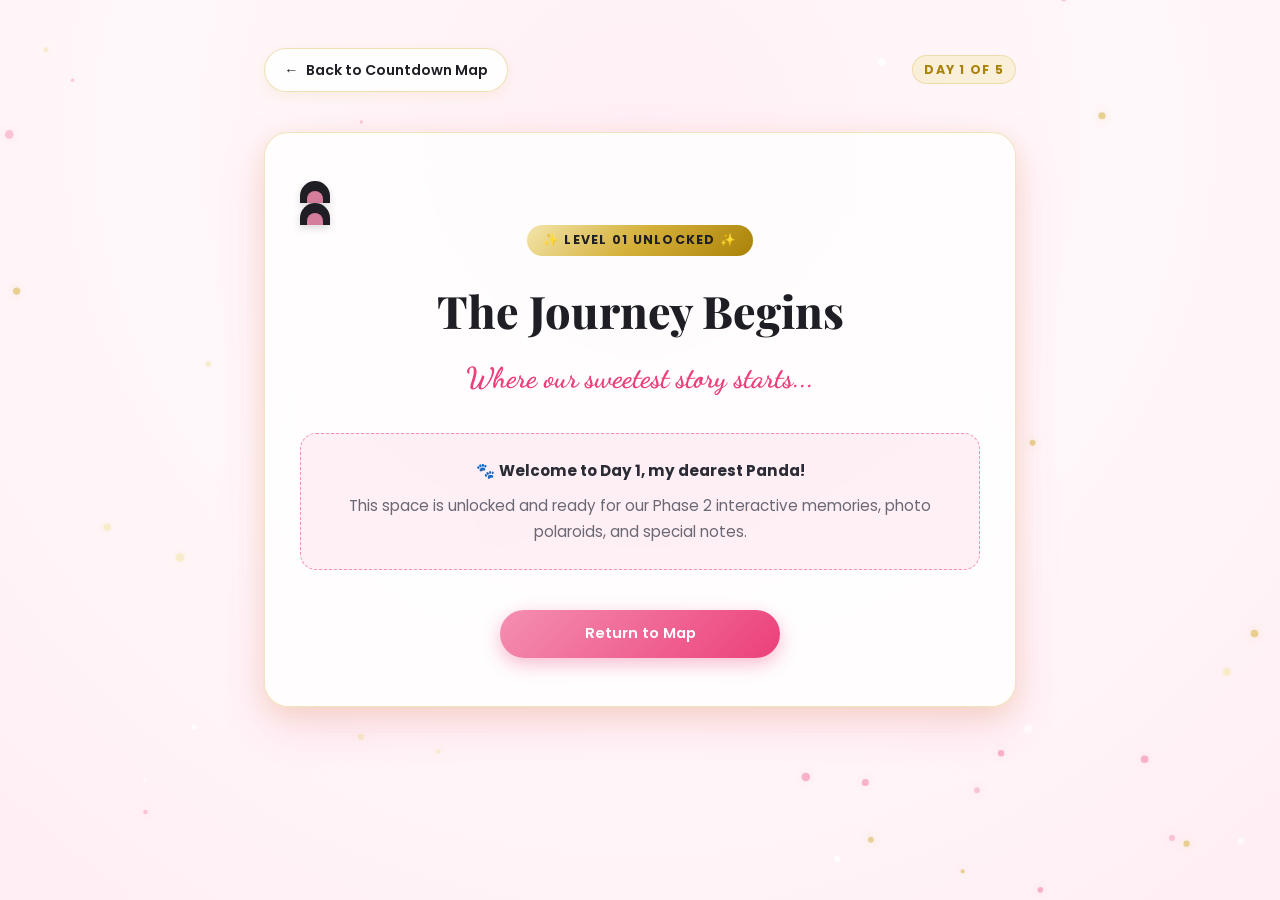
==== levels/level1.html @ bec0db94 "Phase 1: Panda's 5-day birthday hub" ====
<!DOCTYPE html>
<html lang="en">
<head>
  <meta charset="UTF-8">
  <meta name="viewport" content="width=device-width, initial-scale=1.0">
  <title>Level 01: The Journey Begins | Panda's Birthday Odyssey</title>
  <link rel="icon" href="data:image/svg+xml,<svg xmlns=%22http://www.w3.org/2000/svg%22 viewBox=%220 0 100 100%22><text y=%22.9em%22 font-size=%2290%22>🐼</text></svg>">

  <!-- Luxe Google Fonts -->
  <link rel="preconnect" href="https://fonts.googleapis.com">
  <link rel="preconnect" href="https://fonts.gstatic.com" crossorigin>
  <link href="https://fonts.googleapis.com/css2?family=Dancing+Script:wght@600;700&family=Playfair+Display:ital,wght@0,500;0,600;0,700;0,800;1,400&family=Poppins:wght@300;400;500;600;700&display=swap" rel="stylesheet">

  <link rel="stylesheet" href="../css/style.css">

  <!-- Direct URL Guard (Executes immediately) -->
  <script src="../js/lockManager.js"></script>
  <script>
    // Enforce URL Guard for Level 1
    PandaLock.guardLevel(1);
  </script>
</head>
<body>
  <canvas id="particleCanvas"></canvas>

  <div class="level-page-container">
    <nav class="level-top-nav">
      <a href="../index.html" class="back-to-map-btn">
        <span>←</span>
        <span>Back to Countdown Map</span>
      </a>
      <span class="card-day-badge">Day 1 of 5</span>
    </nav>

    <main class="level-content-card">
      <div class="card-panda-ears">
        <div class="card-ear card-ear-left"></div>
        <div class="card-ear card-ear-right"></div>
      </div>

      <div class="level-badge-pill">✨ Level 01 Unlocked ✨</div>
      <h1 class="level-heading">The Journey Begins</h1>
      <p class="level-script-sub">Where our sweetest story starts...</p>

      <div class="level-preview-notice">
        <p>🐾 <strong>Welcome to Day 1, my dearest Panda!</strong></p>
        <p style="margin-top: 0.6rem; color: #6B6875;">
          This space is unlocked and ready for our Phase 2 interactive memories, photo polaroids, and special notes.
        </p>
      </div>

      <div style="margin-top: 2.5rem;">
        <a href="../index.html" class="card-action-btn btn-unlocked" style="max-width: 280px; margin: 0 auto;">
          <span>Return to Map</span>
        </a>
      </div>
    </main>
  </div>
</body>
</html>
---- css/style.css ----
/* ========================================================
   LUXE PANDA - 5-DAY BIRTHDAY COUNTDOWN STYLESHEET
   Theme: Soft pearl, blush white, rose pink, champagne gold,
          and panda charcoal black.
   ======================================================== */

@import url('https://fonts.googleapis.com/css2?family=Dancing+Script:wght@600;700&family=Playfair+Display:ital,wght@0,500;0,600;0,700;0,800;1,400&family=Poppins:wght@300;400;500;600;700&display=swap');

:root {
  --bg-pearl: #FFF8FA;
  --bg-blush: #FFEEF4;
  --bg-gradient: radial-gradient(circle at 50% 15%, #FFF0F6 0%, #FFF8FA 50%, #FFEEF4 100%);
  
  --rose-pink: #F48FB1;
  --rose-deep: #EC407A;
  --rose-blush: #FCE4EC;
  --rose-glow: rgba(244, 143, 177, 0.4);

  --gold-metallic: #D4AF37;
  --gold-light: #F3E5AB;
  --gold-dark: #AA820A;
  --gold-gradient: linear-gradient(135deg, #F3E5AB 0%, #D4AF37 50%, #AA820A 100%);
  --gold-border: rgba(212, 175, 55, 0.38);
  --gold-glow: rgba(212, 175, 55, 0.35);

  --panda-black: #1E1E24;
  --panda-charcoal: #2B2B36;
  --panda-muted: #6B6875;
  --panda-white: #FFFFFF;

  --glass-bg: rgba(255, 255, 255, 0.76);
  --glass-bg-hover: rgba(255, 255, 255, 0.9);
  --glass-border: 1.5px solid rgba(212, 175, 55, 0.32);
  --glass-shadow: 0 12px 36px rgba(236, 64, 122, 0.08), 0 4px 16px rgba(212, 175, 55, 0.1);
  --glass-shadow-hover: 0 18px 48px rgba(236, 64, 122, 0.16), 0 8px 24px rgba(212, 175, 55, 0.2);

  --font-heading: 'Playfair Display', Georgia, serif;
  --font-script: 'Dancing Script', cursive;
  --font-body: 'Poppins', -apple-system, BlinkMacSystemFont, sans-serif;

  --radius-sm: 8px;
  --radius-md: 16px;
  --radius-lg: 24px;
  --radius-pill: 9999px;
  
  --transition-fast: 0.2s cubic-bezier(0.2, 0.8, 0.2, 1);
  --transition-normal: 0.35s cubic-bezier(0.25, 1, 0.5, 1);
  --transition-bounce: 0.5s cubic-bezier(0.34, 1.56, 0.64, 1);
}

/* Base & Reset */
*, *::before, *::after {
  box-sizing: border-box;
  margin: 0;
  padding: 0;
}

html {
  scroll-behavior: smooth;
  font-size: 16px;
}

body {
  font-family: var(--font-body);
  background: var(--bg-pearl);
  background-image: var(--bg-gradient);
  color: var(--panda-black);
  min-height: 100vh;
  position: relative;
  overflow-x: hidden;
  line-height: 1.6;
  -webkit-font-smoothing: antialiased;
}

/* Background Particle Canvas */
#particleCanvas {
  position: fixed;
  top: 0;
  left: 0;
  width: 100%;
  height: 100%;
  pointer-events: none;
  z-index: 0;
}

/* Layout Container */
.page-wrapper {
  position: relative;
  z-index: 1;
  max-width: 920px;
  margin: 0 auto;
  padding: 2.5rem 1.25rem 5rem;
  display: flex;
  flex-direction: column;
  align-items: center;
}

/* Creator Preview Mode Banner */
.preview-banner {
  position: fixed;
  top: 0;
  left: 0;
  right: 0;
  background: linear-gradient(90deg, #1E1E24 0%, #2E2838 50%, #1E1E24 100%);
  color: var(--gold-light);
  border-bottom: 2px solid var(--gold-metallic);
  padding: 0.65rem 1.5rem;
  display: none;
  justify-content: center;
  align-items: center;
  gap: 1rem;
  z-index: 999;
  font-size: 0.88rem;
  box-shadow: 0 4px 20px rgba(0, 0, 0, 0.35);
  animation: slideDownBanner 0.4s cubic-bezier(0.2, 0.8, 0.2, 1);
}

.preview-banner.active {
  display: flex;
}

.preview-badge {
  background: var(--gold-gradient);
  color: var(--panda-black);
  font-weight: 700;
  font-size: 0.72rem;
  text-transform: uppercase;
  letter-spacing: 0.08em;
  padding: 0.2rem 0.65rem;
  border-radius: var(--radius-pill);
}

.preview-text {
  font-weight: 500;
  display: flex;
  align-items: center;
  gap: 0.4rem;
}

.preview-exit-btn {
  background: rgba(255, 255, 255, 0.12);
  color: #fff;
  border: 1px solid rgba(243, 229, 171, 0.4);
  padding: 0.25rem 0.85rem;
  border-radius: var(--radius-pill);
  font-size: 0.78rem;
  font-weight: 600;
  cursor: pointer;
  transition: all var(--transition-fast);
}

.preview-exit-btn:hover {
  background: var(--rose-deep);
  border-color: var(--rose-pink);
  transform: translateY(-1px);
}

@keyframes slideDownBanner {
  from { transform: translateY(-100%); }
  to { transform: translateY(0); }
}

/* Hero Section */
.hero-section {
  text-align: center;
  margin-top: 1.5rem;
  margin-bottom: 3.5rem;
  position: relative;
  display: flex;
  flex-direction: column;
  align-items: center;
}

/* Cute Interactive Mascot Container */
.mascot-container {
  position: relative;
  width: 170px;
  height: 180px;
  margin: 0 auto 1.25rem;
  cursor: pointer;
  user-select: none;
  -webkit-tap-highlight-color: transparent;
  transition: transform var(--transition-bounce);
}

.mascot-container:hover {
  transform: scale(1.06) translateY(-4px);
}

.mascot-container:active {
  transform: scale(0.96) translateY(2px);
}

.mascot-svg {
  width: 100%;
  height: 100%;
  filter: drop-shadow(0 12px 24px rgba(236, 64, 122, 0.18));
}

/* Mascot SVG Keyframes */
.mascot-ear-left, .mascot-ear-right {
  transform-origin: center;
  transition: transform var(--transition-bounce);
}

.mascot-container:hover .mascot-ear-left {
  animation: earWiggleLeft 0.8s ease-in-out infinite alternate;
}

.mascot-container:hover .mascot-ear-right {
  animation: earWiggleRight 0.8s ease-in-out infinite alternate;
}

@keyframes earWiggleLeft {
  0% { transform: rotate(0deg); }
  100% { transform: rotate(-8deg); }
}

@keyframes earWiggleRight {
  0% { transform: rotate(0deg); }
  100% { transform: rotate(8deg); }
}

.mascot-eye {
  animation: eyeBlink 4.5s infinite;
  transform-origin: center;
}

@keyframes eyeBlink {
  0%, 94%, 98%, 100% { transform: scaleY(1); }
  96% { transform: scaleY(0.08); }
}

.mascot-hat {
  transform-origin: 50% 90%;
  animation: hatTilt 3s ease-in-out infinite alternate;
}

@keyframes hatTilt {
  0% { transform: rotate(-2deg); }
  100% { transform: rotate(3deg); }
}

.mascot-sparkles {
  position: absolute;
  top: 10px;
  right: 15px;
  font-size: 1.2rem;
  animation: floatSparkle 2s ease-in-out infinite alternate;
  pointer-events: none;
}

@keyframes floatSparkle {
  0% { transform: translateY(0) scale(0.9); opacity: 0.6; }
  100% { transform: translateY(-8px) scale(1.2); opacity: 1; }
}

/* Mascot Tap Floating Heart */
.mascot-floating-heart {
  position: absolute;
  pointer-events: none;
  font-size: 1.3rem;
  animation: flyUpAndFade 1.2s forwards cubic-bezier(0.1, 0.8, 0.3, 1);
  z-index: 10;
}

@keyframes flyUpAndFade {
  0% {
    opacity: 1;
    transform: translate(-50%, 0) scale(0.6);
  }
  50% {
    opacity: 0.9;
    transform: translate(-50%, -45px) scale(1.3) rotate(12deg);
  }
  100% {
    opacity: 0;
    transform: translate(-50%, -90px) scale(1) rotate(-10deg);
  }
}

/* Hero Typography */
.hero-tag {
  display: inline-flex;
  align-items: center;
  gap: 0.5rem;
  background: rgba(255, 255, 255, 0.85);
  border: 1px solid var(--gold-border);
  padding: 0.35rem 1.1rem;
  border-radius: var(--radius-pill);
  font-size: 0.82rem;
  font-weight: 600;
  text-transform: uppercase;
  letter-spacing: 0.12em;
  color: var(--gold-dark);
  box-shadow: 0 4px 15px rgba(212, 175, 55, 0.12);
  margin-bottom: 0.85rem;
}

.hero-tag span {
  color: var(--rose-deep);
}

.hero-title {
  font-family: var(--font-heading);
  font-size: clamp(2.2rem, 5.5vw, 3.6rem);
  font-weight: 800;
  color: var(--panda-black);
  letter-spacing: -0.02em;
  line-height: 1.15;
  margin-bottom: 0.6rem;
}

.hero-title .title-accent {
  background: linear-gradient(135deg, var(--rose-deep) 0%, #D81B60 50%, var(--gold-metallic) 100%);
  -webkit-background-clip: text;
  -webkit-text-fill-color: transparent;
  display: inline-block;
  filter: drop-shadow(0 2px 8px rgba(236, 64, 122, 0.2));
}

.hero-subtitle {
  font-family: var(--font-script);
  font-size: clamp(1.4rem, 3.2vw, 1.95rem);
  color: var(--rose-deep);
  margin-bottom: 1rem;
  font-weight: 700;
}

.hero-description {
  max-width: 540px;
  color: var(--panda-muted);
  font-size: 0.98rem;
  margin: 0 auto;
  line-height: 1.6;
}

.hero-clock-pill {
  margin-top: 1.25rem;
  display: inline-flex;
  align-items: center;
  gap: 0.6rem;
  background: rgba(255, 255, 255, 0.7);
  backdrop-filter: blur(8px);
  border: 1px solid rgba(244, 143, 177, 0.35);
  padding: 0.45rem 1.2rem;
  border-radius: var(--radius-pill);
  font-size: 0.85rem;
  color: var(--panda-charcoal);
  box-shadow: 0 4px 14px rgba(236, 64, 122, 0.06);
}

.live-dot {
  width: 8px;
  height: 8px;
  background: #10B981;
  border-radius: 50%;
  display: inline-block;
  box-shadow: 0 0 0 0 rgba(16, 185, 129, 0.7);
  animation: pulseDot 2s infinite;
}

@keyframes pulseDot {
  0% { transform: scale(0.95); box-shadow: 0 0 0 0 rgba(16, 185, 129, 0.7); }
  70% { transform: scale(1.1); box-shadow: 0 0 0 8px rgba(16, 185, 129, 0); }
  100% { transform: scale(0.95); box-shadow: 0 0 0 0 rgba(16, 185, 129, 0); }
}

/* ========================================================
   MAP & TIMELINE PATH
   ======================================================== */
.countdown-map {
  width: 100%;
  max-width: 760px;
  position: relative;
  display: flex;
  flex-direction: column;
  gap: 2.2rem;
  padding: 1rem 0;
}

/* Vertical Gold Dotted Connector */
.countdown-map::before {
  content: '';
  position: absolute;
  top: 60px;
  bottom: 80px;
  left: 50%;
  width: 3px;
  transform: translateX(-50%);
  background-image: linear-gradient(
    to bottom,
    var(--gold-metallic) 55%,
    rgba(212, 175, 55, 0.15) 0%
  );
  background-position: left;
  background-size: 3px 18px;
  background-repeat: repeat-y;
  z-index: 1;
  opacity: 0.85;
}

/* Level Card Wrapper */
.level-card-wrapper {
  position: relative;
  z-index: 2;
  width: 100%;
  display: flex;
  justify-content: center;
}

/* Alternating Alignment for Desktop */
@media (min-width: 680px) {
  .level-card-wrapper:nth-child(odd) {
    justify-content: flex-start;
    padding-right: 50%;
  }
  .level-card-wrapper:nth-child(even) {
    justify-content: flex-end;
    padding-left: 50%;
  }
  .level-card-wrapper:nth-child(odd) .level-card {
    margin-right: 1.75rem;
  }
  .level-card-wrapper:nth-child(even) .level-card {
    margin-left: 1.75rem;
  }
}

/* Central Node Checkpoint */
.map-checkpoint-node {
  display: none;
}

@media (min-width: 680px) {
  .map-checkpoint-node {
    display: flex;
    position: absolute;
    top: 50%;
    left: 50%;
    transform: translate(-50%, -50%);
    width: 34px;
    height: 34px;
    background: #FFF8FA;
    border: 2px solid var(--gold-metallic);
    border-radius: 50%;
    align-items: center;
    justify-content: center;
    color: var(--gold-dark);
    font-weight: 700;
    font-size: 0.8rem;
    box-shadow: 0 0 16px rgba(212, 175, 55, 0.4);
    z-index: 3;
    transition: all var(--transition-normal);
  }

  .level-card-wrapper.is-unlocked .map-checkpoint-node {
    background: var(--gold-gradient);
    color: var(--panda-black);
    box-shadow: 0 0 20px rgba(212, 175, 55, 0.7);
  }
}

/* ========================================================
   GLASSMORPHIIC LEVEL CARD
   ======================================================== */
.level-card {
  position: relative;
  width: 100%;
  max-width: 380px;
  background: var(--glass-bg);
  backdrop-filter: blur(16px);
  -webkit-backdrop-filter: blur(16px);
  border-radius: var(--radius-lg);
  border: var(--glass-border);
  box-shadow: var(--glass-shadow);
  padding: 1.75rem 1.6rem 1.6rem;
  transition: transform var(--transition-normal), box-shadow var(--transition-normal), border-color var(--transition-normal);
  overflow: visible;
}

/* Decorative Panda Ears atop Card */
.level-card .card-panda-ears {
  position: absolute;
  top: -16px;
  left: 0;
  right: 0;
  display: flex;
  justify-content: space-between;
  padding: 0 26px;
  pointer-events: none;
  z-index: 2;
}

.card-ear {
  width: 30px;
  height: 22px;
  background: var(--panda-black);
  border-top-left-radius: 18px;
  border-top-right-radius: 18px;
  position: relative;
  transition: transform var(--transition-bounce);
  box-shadow: 0 3px 8px rgba(0, 0, 0, 0.15);
}

.card-ear::after {
  content: '';
  position: absolute;
  bottom: 0;
  left: 50%;
  transform: translateX(-50%);
  width: 16px;
  height: 12px;
  background: var(--rose-pink);
  border-top-left-radius: 10px;
  border-top-right-radius: 10px;
  opacity: 0.85;
}

.level-card:hover .card-ear-left {
  transform: rotate(-10deg) translateY(-2px);
}
.level-card:hover .card-ear-right {
  transform: rotate(10deg) translateY(-2px);
}

/* Card States */
.level-card.is-locked {
  cursor: pointer;
}

.level-card.is-unlocked {
  border-color: rgba(212, 175, 55, 0.7);
  box-shadow: 0 14px 40px rgba(236, 64, 122, 0.12), 0 0 24px rgba(212, 175, 55, 0.25);
  background: rgba(255, 255, 255, 0.88);
}

.level-card.is-unlocked:hover {
  transform: translateY(-6px);
  box-shadow: var(--glass-shadow-hover), 0 0 30px rgba(212, 175, 55, 0.35);
}

.level-card.is-finale {
  background: radial-gradient(circle at 10% 10%, rgba(255, 240, 245, 0.95), rgba(255, 255, 255, 0.92));
  border: 2px solid var(--gold-metallic);
}

/* Shake Animation for Locked Card Click */
.level-card.is-shaking {
  animation: gentleShake 0.45s ease-in-out;
}

@keyframes gentleShake {
  0%, 100% { transform: translateX(0) rotate(0deg); }
  20% { transform: translateX(-9px) rotate(-1.5deg); }
  40% { transform: translateX(9px) rotate(1.5deg); }
  60% { transform: translateX(-6px) rotate(-0.8deg); }
  80% { transform: translateX(6px) rotate(0.8deg); }
}

/* Sparkle Unlock Celebration Transition */
.level-card.just-unlocked {
  animation: unlockCelebrate 1.1s cubic-bezier(0.2, 0.8, 0.2, 1);
}

@keyframes unlockCelebrate {
  0% {
    transform: scale(0.96);
    box-shadow: 0 0 0 0 rgba(212, 175, 55, 0.9);
  }
  40% {
    transform: scale(1.04);
    box-shadow: 0 0 50px 18px rgba(244, 143, 177, 0.7), 0 0 30px 8px rgba(212, 175, 55, 0.6);
  }
  100% {
    transform: scale(1);
    box-shadow: var(--glass-shadow-hover);
  }
}

/* Card Header & Badges */
.card-header {
  display: flex;
  justify-content: space-between;
  align-items: center;
  margin-bottom: 0.9rem;
}

.card-day-badge {
  font-size: 0.78rem;
  font-weight: 700;
  text-transform: uppercase;
  letter-spacing: 0.1em;
  color: var(--gold-dark);
  background: rgba(243, 229, 171, 0.4);
  padding: 0.22rem 0.7rem;
  border-radius: var(--radius-pill);
  border: 1px solid rgba(212, 175, 55, 0.3);
}

.card-status-badge {
  display: inline-flex;
  align-items: center;
  gap: 0.35rem;
  font-size: 0.75rem;
  font-weight: 700;
  letter-spacing: 0.05em;
  text-transform: uppercase;
  padding: 0.25rem 0.75rem;
  border-radius: var(--radius-pill);
  transition: all var(--transition-fast);
}

.card-status-badge.status-locked {
  background: rgba(30, 30, 36, 0.06);
  color: var(--panda-charcoal);
  border: 1px solid rgba(30, 30, 36, 0.12);
}

.card-status-badge.status-unlocked {
  background: var(--gold-gradient);
  color: var(--panda-black);
  box-shadow: 0 2px 10px rgba(212, 175, 55, 0.35);
  border: 1px solid rgba(255, 255, 255, 0.4);
}

.card-status-badge.status-unlocked::before {
  content: '✨';
}

/* Card Content */
.card-body {
  margin-bottom: 1.25rem;
}

.card-level-num {
  font-family: var(--font-heading);
  font-size: 0.9rem;
  font-weight: 700;
  color: var(--rose-deep);
  margin-bottom: 0.2rem;
  text-transform: uppercase;
  letter-spacing: 0.08em;
}

.card-title {
  font-family: var(--font-heading);
  font-size: 1.35rem;
  font-weight: 700;
  color: var(--panda-black);
  line-height: 1.25;
  margin-bottom: 0.45rem;
}

.card-subtitle {
  font-family: var(--font-script);
  font-size: 1.15rem;
  color: var(--panda-muted);
  font-weight: 600;
  line-height: 1.35;
}

/* Countdown Bar / Box */
.card-countdown-box {
  background: rgba(255, 245, 248, 0.85);
  border: 1px dashed rgba(244, 143, 177, 0.5);
  border-radius: var(--radius-md);
  padding: 0.75rem 1rem;
  margin-bottom: 1.25rem;
  display: flex;
  align-items: center;
  justify-content: space-between;
  gap: 0.5rem;
  transition: all var(--transition-normal);
}

.countdown-label {
  font-size: 0.75rem;
  font-weight: 600;
  text-transform: uppercase;
  letter-spacing: 0.05em;
  color: var(--panda-muted);
  display: flex;
  align-items: center;
  gap: 0.4rem;
}

.countdown-timer-value {
  font-family: var(--font-body);
  font-variant-numeric: tabular-nums;
  font-size: 0.98rem;
  font-weight: 700;
  color: var(--rose-deep);
  letter-spacing: 0.02em;
}

.card-countdown-box.is-unlocked-state {
  background: rgba(240, 253, 244, 0.85);
  border-color: rgba(34, 197, 94, 0.4);
}

.card-countdown-box.is-unlocked-state .countdown-timer-value {
  color: #15803D;
}

/* Card Action Button */
.card-action-btn {
  width: 100%;
  display: inline-flex;
  align-items: center;
  justify-content: center;
  gap: 0.5rem;
  padding: 0.78rem 1.4rem;
  border-radius: var(--radius-pill);
  font-family: var(--font-body);
  font-size: 0.92rem;
  font-weight: 600;
  text-decoration: none;
  border: none;
  cursor: pointer;
  transition: all var(--transition-normal);
  user-select: none;
}

.btn-locked {
  background: rgba(30, 30, 36, 0.06);
  color: var(--panda-muted);
  border: 1px solid rgba(30, 30, 36, 0.1);
  cursor: pointer;
}

.btn-locked:hover {
  background: rgba(236, 64, 122, 0.08);
  color: var(--rose-deep);
  border-color: rgba(244, 143, 177, 0.4);
}

.btn-unlocked {
  background: linear-gradient(135deg, var(--rose-pink) 0%, var(--rose-deep) 100%);
  color: #ffffff;
  box-shadow: 0 6px 18px rgba(236, 64, 122, 0.35);
  position: relative;
  overflow: hidden;
}

.btn-unlocked::after {
  content: '';
  position: absolute;
  top: 0;
  left: -100%;
  width: 100%;
  height: 100%;
  background: linear-gradient(90deg, transparent, rgba(255, 255, 255, 0.3), transparent);
  transition: 0.6s;
}

.btn-unlocked:hover {
  transform: translateY(-2px);
  box-shadow: 0 10px 24px rgba(236, 64, 122, 0.45);
}

.btn-unlocked:hover::after {
  left: 100%;
}

.btn-finale {
  background: var(--gold-gradient);
  color: var(--panda-black);
  box-shadow: 0 6px 20px rgba(212, 175, 55, 0.45);
  font-weight: 700;
}

.btn-finale:hover {
  box-shadow: 0 10px 28px rgba(212, 175, 55, 0.65);
  transform: translateY(-2px) scale(1.02);
}

/* ========================================================
   TOAST NOTIFICATION COMPONENT
   ======================================================== */
.panda-toast-container {
  position: fixed;
  bottom: 24px;
  left: 50%;
  transform: translateX(-50%);
  z-index: 10000;
  display: flex;
  flex-direction: column;
  align-items: center;
  gap: 10px;
  pointer-events: none;
  max-width: 90vw;
}

.panda-toast {
  pointer-events: auto;
  background: rgba(30, 30, 36, 0.92);
  color: #fff;
  border: 1px solid var(--gold-metallic);
  backdrop-filter: blur(12px);
  -webkit-backdrop-filter: blur(12px);
  padding: 0.75rem 1.4rem;
  border-radius: var(--radius-pill);
  box-shadow: 0 12px 30px rgba(0, 0, 0, 0.3), 0 0 20px rgba(212, 175, 55, 0.25);
  display: flex;
  align-items: center;
  gap: 0.7rem;
  font-size: 0.9rem;
  font-weight: 500;
  animation: toastPopIn 0.35s cubic-bezier(0.18, 0.89, 0.32, 1.28);
  transition: opacity 0.3s, transform 0.3s;
}

.panda-toast.hiding {
  opacity: 0;
  transform: translateY(15px) scale(0.92);
}

@keyframes toastPopIn {
  from {
    opacity: 0;
    transform: translateY(20px) scale(0.85);
  }
  to {
    opacity: 1;
    transform: translateY(0) scale(1);
  }
}

.toast-icon {
  font-size: 1.15rem;
}

/* ========================================================
   FOOTER
   ======================================================== */
.page-footer {
  text-align: center;
  margin-top: 3.5rem;
  color: var(--panda-muted);
  font-size: 0.88rem;
  display: flex;
  flex-direction: column;
  align-items: center;
  gap: 0.4rem;
}

.footer-script {
  font-family: var(--font-script);
  font-size: 1.4rem;
  color: var(--rose-deep);
  font-weight: 700;
}

.footer-secret-hint {
  font-size: 0.72rem;
  color: rgba(107, 104, 117, 0.6);
  margin-top: 0.5rem;
}

/* ========================================================
   LEVEL STARTER TEMPLATE STYLING
   ======================================================== */
.level-page-container {
  max-width: 800px;
  margin: 0 auto;
  padding: 3rem 1.5rem 5rem;
  display: flex;
  flex-direction: column;
  align-items: center;
  position: relative;
  z-index: 1;
}

.level-top-nav {
  width: 100%;
  display: flex;
  justify-content: space-between;
  align-items: center;
  margin-bottom: 2.5rem;
}

.back-to-map-btn {
  display: inline-flex;
  align-items: center;
  gap: 0.5rem;
  background: rgba(255, 255, 255, 0.85);
  border: 1px solid var(--gold-border);
  color: var(--panda-black);
  padding: 0.6rem 1.2rem;
  border-radius: var(--radius-pill);
  font-weight: 600;
  font-size: 0.88rem;
  text-decoration: none;
  box-shadow: 0 4px 14px rgba(212, 175, 55, 0.12);
  transition: all var(--transition-fast);
}

.back-to-map-btn:hover {
  background: #ffffff;
  color: var(--rose-deep);
  border-color: var(--rose-pink);
  transform: translateX(-3px);
  box-shadow: 0 6px 18px rgba(236, 64, 122, 0.18);
}

.level-content-card {
  width: 100%;
  background: var(--glass-bg);
  backdrop-filter: blur(20px);
  -webkit-backdrop-filter: blur(20px);
  border: var(--glass-border);
  border-radius: var(--radius-lg);
  box-shadow: var(--glass-shadow-hover);
  padding: 3rem 2.2rem;
  text-align: center;
  position: relative;
}

.level-badge-pill {
  display: inline-flex;
  align-items: center;
  gap: 0.4rem;
  background: var(--gold-gradient);
  color: var(--panda-black);
  font-weight: 700;
  font-size: 0.78rem;
  letter-spacing: 0.1em;
  text-transform: uppercase;
  padding: 0.35rem 1rem;
  border-radius: var(--radius-pill);
  margin-bottom: 1.2rem;
}

.level-heading {
  font-family: var(--font-heading);
  font-size: clamp(2rem, 4vw, 2.8rem);
  font-weight: 800;
  color: var(--panda-black);
  margin-bottom: 0.5rem;
}

.level-script-sub {
  font-family: var(--font-script);
  font-size: 1.8rem;
  color: var(--rose-deep);
  margin-bottom: 1.8rem;
  font-weight: 700;
}

.level-preview-notice {
  background: rgba(244, 143, 177, 0.12);
  border: 1px dashed var(--rose-pink);
  border-radius: var(--radius-md);
  padding: 1.5rem;
  margin-top: 2rem;
  color: var(--panda-charcoal);
  font-size: 0.95rem;
  line-height: 1.7;
}

/* Responsive tweaks */
@media (max-width: 679px) {
  .countdown-map::before {
    left: 28px;
    transform: none;
  }
  .level-card-wrapper {
    padding-left: 54px !important;
    padding-right: 0 !important;
    justify-content: flex-start !important;
  }
  .level-card {
    max-width: 100%;
    margin-left: 0 !important;
    margin-right: 0 !important;
  }
  .page-wrapper {
    padding: 1.5rem 1rem 4rem;
  }
}
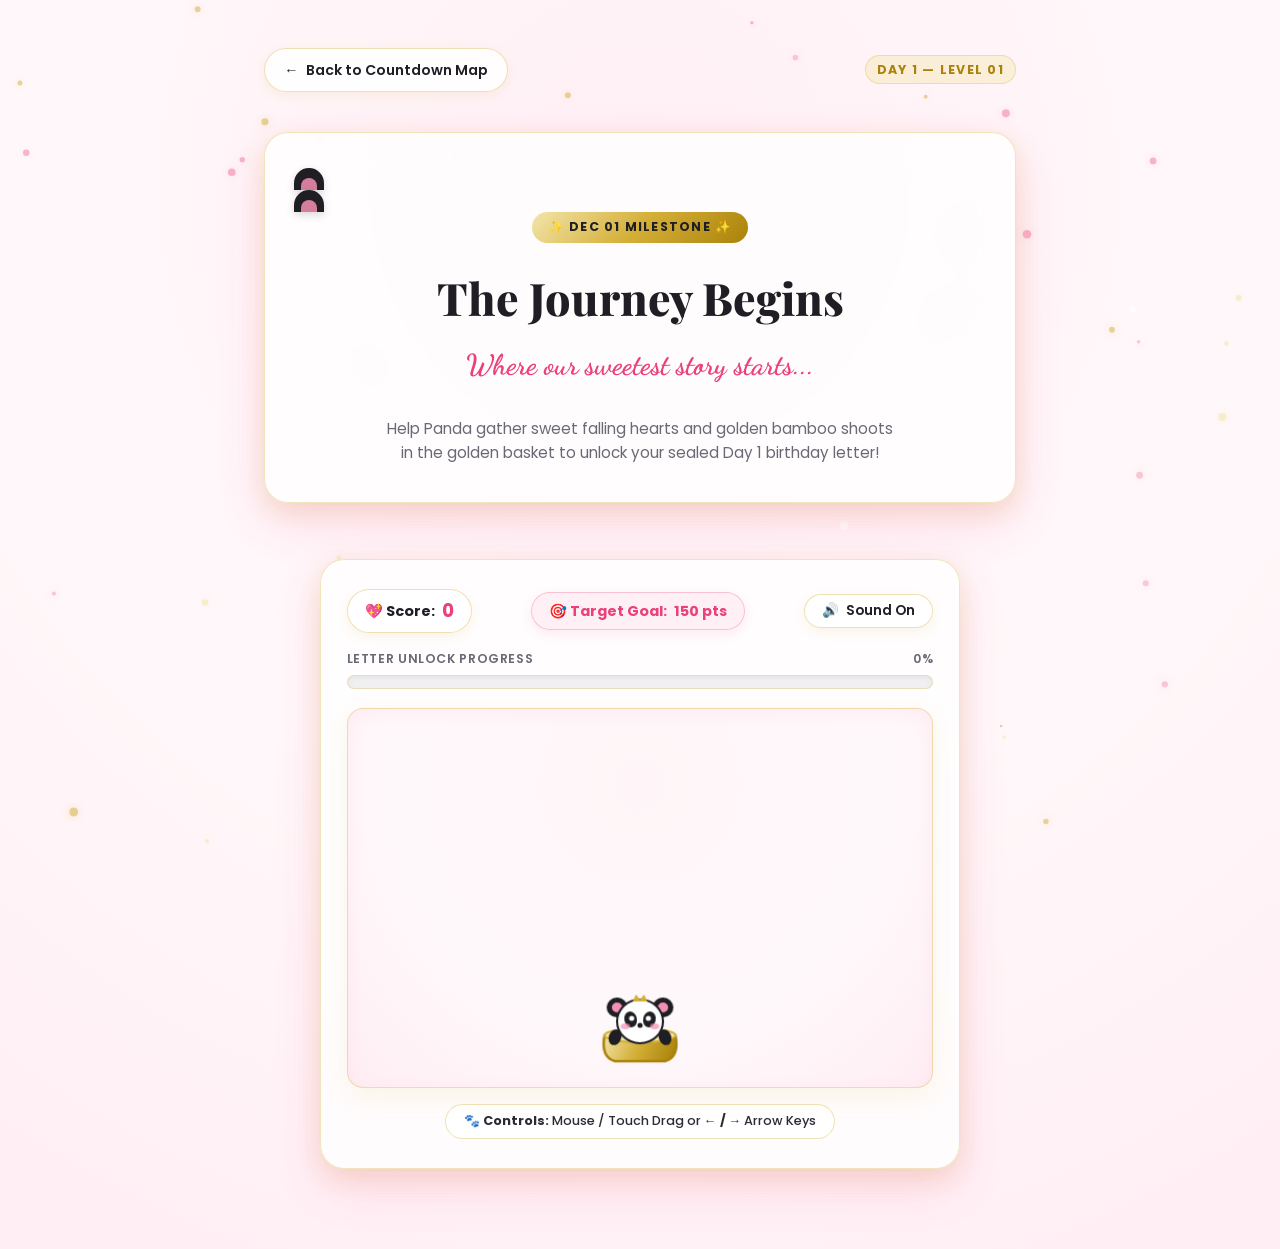
==== commit 3c600b3d: "level 1 done" ====
--- a/levels/level1.html
+++ b/levels/level1.html
@@ -11,51 +11,1156 @@
   <link rel="preconnect" href="https://fonts.gstatic.com" crossorigin>
   <link href="https://fonts.googleapis.com/css2?family=Dancing+Script:wght@600;700&family=Playfair+Display:ital,wght@0,500;0,600;0,700;0,800;1,400&family=Poppins:wght@300;400;500;600;700&display=swap" rel="stylesheet">
 
+  <!-- Main Luxe Panda Stylesheet -->
   <link rel="stylesheet" href="../css/style.css">
 
   <!-- Direct URL Guard (Executes immediately) -->
   <script src="../js/lockManager.js"></script>
   <script>
-    // Enforce URL Guard for Level 1
+    // Enforce URL Guard for Level 1: redirects to ../index.html if locked & not preview
     PandaLock.guardLevel(1);
   </script>
 </head>
 <body>
+  <!-- Ambient Particles Canvas -->
   <canvas id="particleCanvas"></canvas>
 
   <div class="level-page-container">
+    
+    <!-- Top Bar Navigation -->
     <nav class="level-top-nav">
-      <a href="../index.html" class="back-to-map-btn">
+      <a href="../index.html" class="back-to-map-btn" id="backToMapLink">
         <span>←</span>
         <span>Back to Countdown Map</span>
       </a>
-      <span class="card-day-badge">Day 1 of 5</span>
+      <span class="card-day-badge">DAY 1 — LEVEL 01</span>
     </nav>
 
-    <main class="level-content-card">
+    <!-- Header Section -->
+    <header class="level-content-card" style="padding: 2.2rem 1.8rem 1.8rem; margin-bottom: 2rem;">
       <div class="card-panda-ears">
         <div class="card-ear card-ear-left"></div>
         <div class="card-ear card-ear-right"></div>
       </div>
 
-      <div class="level-badge-pill">✨ Level 01 Unlocked ✨</div>
+      <div class="level-badge-pill">✨ Dec 01 Milestone ✨</div>
       <h1 class="level-heading">The Journey Begins</h1>
       <p class="level-script-sub">Where our sweetest story starts...</p>
-
-      <div class="level-preview-notice">
-        <p>🐾 <strong>Welcome to Day 1, my dearest Panda!</strong></p>
-        <p style="margin-top: 0.6rem; color: #6B6875;">
-          This space is unlocked and ready for our Phase 2 interactive memories, photo polaroids, and special notes.
-        </p>
+      
+      <p style="color: var(--panda-muted); max-width: 520px; margin: 0 auto 0.5rem; font-size: 0.95rem; line-height: 1.6;">
+        Help Panda gather sweet falling hearts and golden bamboo shoots in the golden basket to unlock your sealed Day 1 birthday letter!
+      </p>
+    </header>
+
+    <!-- Interactive Mini-Game Card -->
+    <section class="game-container-card" id="miniGameSection">
+      
+      <!-- Mini-Game Scoreboard -->
+      <div class="game-score-board">
+        <div class="game-score-box">
+          <span>💖 Score:</span>
+          <span id="currentScoreDisplay" style="color: var(--rose-deep); font-size: 1.15rem;">0</span>
+        </div>
+        <div class="game-target-box">
+          <span>🎯 Target Goal:</span>
+          <span>150 pts</span>
+        </div>
+        <button class="sound-toggle-btn" id="soundToggleBtn" type="button" aria-label="Toggle Sound">
+          <span id="soundIcon">🔊</span>
+          <span id="soundLabel">Sound On</span>
+        </button>
       </div>
 
-      <div style="margin-top: 2.5rem;">
-        <a href="../index.html" class="card-action-btn btn-unlocked" style="max-width: 280px; margin: 0 auto;">
-          <span>Return to Map</span>
-        </a>
+      <!-- Live Pink & Gold Progress Bar -->
+      <div class="game-progress-wrapper">
+        <div class="game-progress-header">
+          <span>Letter Unlock Progress</span>
+          <span id="progressPercentDisplay">0%</span>
+        </div>
+        <div class="game-progress-bar-track">
+          <div class="game-progress-bar-fill" id="progressBarFill"></div>
+        </div>
       </div>
-    </main>
+
+      <!-- Canvas Arena -->
+      <div class="game-canvas-area" id="gameCanvasWrapper">
+        <canvas id="catchGameCanvas" width="560" height="380"></canvas>
+      </div>
+
+      <!-- Interactive Controls Hint -->
+      <div class="game-hint-pill">
+        <span>🐾 <strong>Controls:</strong> Mouse / Touch Drag or <strong>← / →</strong> Arrow Keys</span>
+      </div>
+    </section>
+
+    <!-- Unlockable Day 1 Reward Section -->
+    <section class="reward-section" id="rewardSection">
+      
+      <!-- Victory Banner -->
+      <div class="reward-celebration-banner">
+        <h2 class="reward-banner-title">🎉 Target Goal Reached! (150 Pts) 🎉</h2>
+        <p class="reward-banner-sub">Your Day 1 Wax-Sealed Letter has arrived</p>
+      </div>
+
+      <!-- Interactive Wax-Sealed Envelope -->
+      <div class="envelope-interactive-wrap" id="envelopeWrapper">
+        
+        <!-- Closed Envelope View -->
+        <div class="envelope-pocket" id="envelopeClosedView" title="Click to break the wax seal and read your letter!">
+          <div class="envelope-flap-decor"></div>
+          
+          <button class="wax-seal-btn" id="waxSealButton" type="button" aria-label="Break wax seal">
+            <span class="wax-seal-stamp">🐾</span>
+          </button>
+          
+          <div class="wax-seal-hint">
+            Tap the Wax Seal to Open Your Letter 💌
+          </div>
+          <p style="font-size: 0.78rem; color: var(--panda-muted); margin-top: 0.3rem;">
+            Prepared specially for Panda • Dec 01
+          </p>
+        </div>
+
+        <!-- Unfolded Letter Parchment (Revealed after breaking wax seal) -->
+        <article class="letter-parchment-sheet" id="letterParchmentSheet">
+          <!-- Decorative Corner Flourishes -->
+          <div class="parchment-corner parchment-corner-tl"></div>
+          <div class="parchment-corner parchment-corner-tr"></div>
+          <div class="parchment-corner parchment-corner-bl"></div>
+          <div class="parchment-corner parchment-corner-br"></div>
+
+          <div class="letter-date-pill">December 01, 2026 • Chapter One</div>
+
+          <h2 class="letter-salutation">To My Favorite Panda,</h2>
+
+          <p class="letter-body-text">
+            Welcome to <strong>Day 1</strong> of your 5-day birthday countdown odyssey! If you're reading these words, you have officially unlocked the very first step of an adventure designed exclusively to celebrate you.
+          </p>
+
+          <p class="letter-body-text">
+            Every unforgettable friendship has that special starting point—a ridiculous joke that made us burst out laughing, an impromptu late-night chat, or a moment where we just instantly clicked. That is where our story began!
+          </p>
+
+          <blockquote class="letter-highlight-quote">
+            "Life is always a million times brighter and more fun with you around, and this countdown is just a small celebration of the incredible person and best friend you are."
+          </blockquote>
+
+          <p class="letter-body-text">
+            For the next five days, every single night as the clock strikes midnight, another door will swing wide open with memories, playlist favorites, and fun surprises tailored just for you. Get ready, smile bright, and remember that today is all about celebrating how awesome you are!
+          </p>
+
+          <div class="letter-signoff">
+            With endless laughs & bamboo-sized hugs,<br>
+            Forever Your Partner in Crime 🐼✨
+          </div>
+
+          <!-- Complete Level & Return Button -->
+          <div class="letter-footer-action">
+            <button class="btn-complete-level" id="completeLevelBtn" type="button">
+              <span>Complete Day 1 & Return to Map</span>
+              <span>✨</span>
+            </button>
+          </div>
+        </article>
+
+      </div>
+    </section>
+
   </div>
+
+  <!-- Background Music Audio Element with Smart Fallback -->
+  <audio id="bgMusic" loop preload="auto" src="../assets/level1-song.mp3"></audio>
+
+  <!-- Toast Container -->
+  <div class="panda-toast-container"></div>
+
+  <!-- Game & Interaction Logic -->
+  <script>
+    document.addEventListener('DOMContentLoaded', () => {
+      // Web Audio API Sound Effects Engine (Zero external files)
+      const SoundFX = (function () {
+        let audioCtx = null;
+        let isMuted = false;
+
+        function getAudioContext() {
+          if (!audioCtx) {
+            const AudioContextClass = window.AudioContext || window.webkitAudioContext;
+            if (AudioContextClass) {
+              audioCtx = new AudioContextClass();
+            }
+          }
+          if (audioCtx && audioCtx.state === 'suspended') {
+            audioCtx.resume();
+          }
+          return audioCtx;
+        }
+
+        // Pink Heart (+10): Cute bubbly rising chime (C6: 1046.5Hz -> E6: 1318.5Hz)
+        function playHeartChime() {
+          if (isMuted) return;
+          const ctx = getAudioContext();
+          if (!ctx) return;
+
+          const now = ctx.currentTime;
+          
+          // First ping: C6
+          const osc1 = ctx.createOscillator();
+          const gain1 = ctx.createGain();
+          osc1.type = 'sine';
+          osc1.frequency.setValueAtTime(1046.5, now);
+          gain1.gain.setValueAtTime(0.18, now);
+          gain1.gain.exponentialRampToValueAtTime(0.001, now + 0.16);
+          osc1.connect(gain1);
+          gain1.connect(ctx.destination);
+          osc1.start(now);
+          osc1.stop(now + 0.16);
+
+          // Second ping: E6 with bright shine
+          const osc2 = ctx.createOscillator();
+          const gain2 = ctx.createGain();
+          osc2.type = 'triangle';
+          osc2.frequency.setValueAtTime(1318.5, now + 0.07);
+          gain2.gain.setValueAtTime(0, now);
+          gain2.gain.setValueAtTime(0.2, now + 0.07);
+          gain2.gain.exponentialRampToValueAtTime(0.001, now + 0.28);
+          osc2.connect(gain2);
+          gain2.connect(ctx.destination);
+          osc2.start(now + 0.07);
+          osc2.stop(now + 0.28);
+        }
+
+        // Golden Bamboo (+20): Bright sparkling golden arpeggio (G5 -> B5 -> D6 -> G6)
+        function playBambooChime() {
+          if (isMuted) return;
+          const ctx = getAudioContext();
+          if (!ctx) return;
+
+          const notes = [783.99, 987.77, 1174.66, 1567.98];
+          const now = ctx.currentTime;
+
+          notes.forEach((freq, idx) => {
+            const noteTime = now + idx * 0.048;
+            const osc = ctx.createOscillator();
+            const gain = ctx.createGain();
+            
+            osc.type = 'triangle';
+            osc.frequency.setValueAtTime(freq, noteTime);
+            
+            gain.gain.setValueAtTime(0.18, noteTime);
+            gain.gain.exponentialRampToValueAtTime(0.001, noteTime + 0.32);
+            
+            osc.connect(gain);
+            gain.connect(ctx.destination);
+            osc.start(noteTime);
+            osc.stop(noteTime + 0.32);
+          });
+        }
+
+        // Sleepy Raincloud (-10): Gentle, playful low boop descend (E4: 329.63Hz -> C4: 240Hz)
+        function playCloudBoop() {
+          if (isMuted) return;
+          const ctx = getAudioContext();
+          if (!ctx) return;
+
+          const now = ctx.currentTime;
+          const osc = ctx.createOscillator();
+          const gain = ctx.createGain();
+
+          osc.type = 'triangle';
+          osc.frequency.setValueAtTime(329.63, now);
+          osc.frequency.exponentialRampToValueAtTime(230, now + 0.22);
+
+          gain.gain.setValueAtTime(0.18, now);
+          gain.gain.exponentialRampToValueAtTime(0.001, now + 0.24);
+
+          osc.connect(gain);
+          gain.connect(ctx.destination);
+          osc.start(now);
+          osc.stop(now + 0.24);
+        }
+
+        // Level 1 Arrival Welcome Chime: Soft warm harp/bell chime (E5 -> G#5 -> B5 -> E6)
+        function playWelcomeChime() {
+          if (isMuted) return;
+          const ctx = getAudioContext();
+          if (!ctx) return;
+
+          const now = ctx.currentTime;
+          const notes = [
+            { f: 659.25, t: 0.0, d: 0.42 },  // E5
+            { f: 830.61, t: 0.12, d: 0.45 }, // G#5
+            { f: 987.77, t: 0.25, d: 0.48 }, // B5
+            { f: 1318.51, t: 0.39, d: 0.8 }  // E6 (held bell)
+          ];
+
+          notes.forEach(note => {
+            const osc = ctx.createOscillator();
+            const gain = ctx.createGain();
+
+            osc.type = 'sine';
+            osc.frequency.setValueAtTime(note.f, now + note.t);
+
+            gain.gain.setValueAtTime(0, now + note.t);
+            gain.gain.linearRampToValueAtTime(0.18, now + note.t + 0.02);
+            gain.gain.exponentialRampToValueAtTime(0.001, now + note.t + note.d);
+
+            osc.connect(gain);
+            gain.connect(ctx.destination);
+            osc.start(now + note.t);
+            osc.stop(now + note.t + note.d);
+          });
+        }
+
+        // Level Win (150 pts): Celebratory 4-note victory fanfare (C5 -> E5 -> G5 -> C6) with warm gold shimmer chord
+        function playWinFanfare() {
+          if (isMuted) return;
+          const ctx = getAudioContext();
+          if (!ctx) return;
+
+          // Duck background music during victory fanfare
+          if (typeof BgMusic !== 'undefined') {
+            BgMusic.duckVolume(0.06, 1600);
+          }
+
+          const now = ctx.currentTime;
+          const fanfare = [
+            { f: 523.25, t: 0.0, d: 0.18 },  // C5
+            { f: 659.25, t: 0.13, d: 0.18 }, // E5
+            { f: 783.99, t: 0.26, d: 0.22 }, // G5
+            { f: 1046.50, t: 0.42, d: 0.8 }  // C6 (lead chime)
+          ];
+
+          fanfare.forEach(note => {
+            const osc = ctx.createOscillator();
+            const gain = ctx.createGain();
+
+            osc.type = 'triangle';
+            osc.frequency.setValueAtTime(note.f, now + note.t);
+
+            gain.gain.setValueAtTime(0, now + note.t);
+            gain.gain.linearRampToValueAtTime(0.22, now + note.t + 0.02);
+            gain.gain.exponentialRampToValueAtTime(0.001, now + note.t + note.d);
+
+            osc.connect(gain);
+            gain.connect(ctx.destination);
+            osc.start(now + note.t);
+            osc.stop(now + note.t + note.d);
+          });
+
+          // Harmonious gold shimmer chord sustained underneath at climax (0.42s)
+          const shimmerChord = [523.25, 659.25, 783.99]; // C-E-G warm pad
+          shimmerChord.forEach(freq => {
+            const osc = ctx.createOscillator();
+            const gain = ctx.createGain();
+            osc.type = 'sine';
+            osc.frequency.setValueAtTime(freq, now + 0.42);
+            gain.gain.setValueAtTime(0, now + 0.42);
+            gain.gain.linearRampToValueAtTime(0.09, now + 0.46);
+            gain.gain.exponentialRampToValueAtTime(0.001, now + 1.25);
+            osc.connect(gain);
+            gain.connect(ctx.destination);
+            osc.start(now + 0.42);
+            osc.stop(now + 1.25);
+          });
+        }
+
+        // Envelope / Letter Opening: soft rising whoosh glissando + music box bell notes (A5 -> E6)
+        function playLetterOpenSound() {
+          if (isMuted) return;
+          const ctx = getAudioContext();
+          if (!ctx) return;
+
+          // Duck background music during letter opening
+          if (typeof BgMusic !== 'undefined') {
+            BgMusic.duckVolume(0.06, 1300);
+          }
+
+          const now = ctx.currentTime;
+
+          // Rising gentle whoosh / glissando
+          const whooshOsc = ctx.createOscillator();
+          const whooshGain = ctx.createGain();
+          whooshOsc.type = 'sine';
+          whooshOsc.frequency.setValueAtTime(240, now);
+          whooshOsc.frequency.exponentialRampToValueAtTime(840, now + 0.28);
+
+          whooshGain.gain.setValueAtTime(0.01, now);
+          whooshGain.gain.linearRampToValueAtTime(0.14, now + 0.14);
+          whooshGain.gain.exponentialRampToValueAtTime(0.001, now + 0.32);
+
+          whooshOsc.connect(whooshGain);
+          whooshGain.connect(ctx.destination);
+          whooshOsc.start(now);
+          whooshOsc.stop(now + 0.32);
+
+          // Delicate Music-Box Bell Notes: A5 (880Hz) -> E6 (1318.51Hz)
+          const bells = [
+            { f: 880.00, t: 0.18, d: 0.45 },
+            { f: 1318.51, t: 0.32, d: 0.7 }
+          ];
+
+          bells.forEach(b => {
+            const osc = ctx.createOscillator();
+            const gain = ctx.createGain();
+            osc.type = 'triangle';
+            osc.frequency.setValueAtTime(b.f, now + b.t);
+
+            gain.gain.setValueAtTime(0, now + b.t);
+            gain.gain.linearRampToValueAtTime(0.2, now + b.t + 0.015);
+            gain.gain.exponentialRampToValueAtTime(0.001, now + b.t + b.d);
+
+            osc.connect(gain);
+            gain.connect(ctx.destination);
+            osc.start(now + b.t);
+            osc.stop(now + b.t + b.d);
+          });
+        }
+
+        function toggleMute() {
+          isMuted = !isMuted;
+          return isMuted;
+        }
+
+        return {
+          getAudioContext,
+          playHeartChime,
+          playBambooChime,
+          playCloudBoop,
+          playWelcomeChime,
+          playWinFanfare,
+          playLetterOpenSound,
+          toggleMute
+        };
+      })();
+
+      // Background Music Controller with Smart Web Audio Fallback
+      const BgMusic = (function () {
+        const audioEl = document.getElementById('bgMusic');
+        const DEFAULT_VOLUME = 0.28;
+        let isStarted = false;
+        let isMuted = false;
+        let fallbackActive = false;
+        let loopInterval = null;
+        let fallbackGain = null;
+
+        // Music Box Synth Loop (Soft C-Major / A-Minor Celesta arpeggio)
+        function initFallbackSynth() {
+          const ctx = SoundFX.getAudioContext();
+          if (!ctx) return;
+          if (!fallbackGain) {
+            fallbackGain = ctx.createGain();
+            fallbackGain.gain.setValueAtTime(0.16, ctx.currentTime);
+            fallbackGain.connect(ctx.destination);
+          }
+        }
+
+        function playMusicBoxPattern() {
+          if (isMuted || !fallbackActive) return;
+          const ctx = SoundFX.getAudioContext();
+          if (!ctx || ctx.state !== 'running') return;
+
+          initFallbackSynth();
+
+          // 4-Bar progression (8 seconds loop): C -> Am -> F -> G
+          const pattern = [
+            // Bar 1: C major
+            { f: 261.63, t: 0.0, d: 0.8, osc: 'triangle', g: 0.11 }, // C4
+            { f: 329.63, t: 0.25, d: 0.5, osc: 'sine', g: 0.08 },    // E4
+            { f: 392.00, t: 0.5, d: 0.5, osc: 'sine', g: 0.08 },     // G4
+            { f: 523.25, t: 0.75, d: 0.7, osc: 'triangle', g: 0.09 }, // C5
+            { f: 659.25, t: 1.0, d: 0.6, osc: 'sine', g: 0.1 },      // E5
+            { f: 523.25, t: 1.5, d: 0.5, osc: 'sine', g: 0.07 },     // C5
+
+            // Bar 2: A minor
+            { f: 220.00, t: 2.0, d: 0.8, osc: 'triangle', g: 0.11 }, // A3
+            { f: 261.63, t: 2.25, d: 0.5, osc: 'sine', g: 0.08 },    // C4
+            { f: 329.63, t: 2.5, d: 0.5, osc: 'sine', g: 0.08 },     // E4
+            { f: 440.00, t: 2.75, d: 0.7, osc: 'triangle', g: 0.09 }, // A4
+            { f: 523.25, t: 3.0, d: 0.6, osc: 'sine', g: 0.1 },      // C5
+            { f: 440.00, t: 3.5, d: 0.5, osc: 'sine', g: 0.07 },     // A4
+
+            // Bar 3: F major
+            { f: 174.61, t: 4.0, d: 0.8, osc: 'triangle', g: 0.11 }, // F3
+            { f: 261.63, t: 4.25, d: 0.5, osc: 'sine', g: 0.08 },    // C4
+            { f: 349.23, t: 4.5, d: 0.5, osc: 'sine', g: 0.08 },     // F4
+            { f: 440.00, t: 4.75, d: 0.7, osc: 'triangle', g: 0.09 }, // A4
+            { f: 523.25, t: 5.0, d: 0.6, osc: 'sine', g: 0.1 },      // C5
+            { f: 349.23, t: 5.5, d: 0.5, osc: 'sine', g: 0.07 },     // F4
+
+            // Bar 4: G major
+            { f: 196.00, t: 6.0, d: 0.8, osc: 'triangle', g: 0.11 }, // G3
+            { f: 246.94, t: 6.25, d: 0.5, osc: 'sine', g: 0.08 },    // B3
+            { f: 293.66, t: 6.5, d: 0.5, osc: 'sine', g: 0.08 },     // D4
+            { f: 392.00, t: 6.75, d: 0.7, osc: 'triangle', g: 0.09 }, // G4
+            { f: 493.88, t: 7.0, d: 0.6, osc: 'sine', g: 0.1 },      // B4
+            { f: 587.33, t: 7.4, d: 0.55, osc: 'sine', g: 0.08 }     // D5
+          ];
+
+          const now = ctx.currentTime;
+          pattern.forEach(n => {
+            const osc = ctx.createOscillator();
+            const gain = ctx.createGain();
+            osc.type = n.osc;
+            osc.frequency.setValueAtTime(n.f, now + n.t);
+
+            gain.gain.setValueAtTime(0, now + n.t);
+            gain.gain.linearRampToValueAtTime(n.g, now + n.t + 0.02);
+            gain.gain.exponentialRampToValueAtTime(0.001, now + n.t + n.d);
+
+            osc.connect(gain);
+            gain.connect(fallbackGain);
+            osc.start(now + n.t);
+            osc.stop(now + n.t + n.d);
+          });
+        }
+
+        function startFallbackLoop() {
+          if (fallbackActive) return;
+          fallbackActive = true;
+          initFallbackSynth();
+          playMusicBoxPattern();
+          if (loopInterval) clearInterval(loopInterval);
+          loopInterval = setInterval(() => {
+            if (!isMuted && fallbackActive) {
+              playMusicBoxPattern();
+            }
+          }, 8000);
+        }
+
+        function stopFallbackLoop() {
+          fallbackActive = false;
+          if (loopInterval) {
+            clearInterval(loopInterval);
+            loopInterval = null;
+          }
+          if (fallbackGain) {
+            const ctx = SoundFX.getAudioContext();
+            if (ctx) {
+              fallbackGain.gain.setValueAtTime(0, ctx.currentTime);
+            }
+          }
+        }
+
+        function start() {
+          if (isMuted) return;
+          isStarted = true;
+
+          if (audioEl) {
+            audioEl.volume = DEFAULT_VOLUME;
+            const playPromise = audioEl.play();
+            if (playPromise !== undefined) {
+              playPromise.catch(() => {
+                // Audio file missing or blocked -> seamlessly engage Web Audio fallback
+                startFallbackLoop();
+              });
+            }
+          } else {
+            startFallbackLoop();
+          }
+        }
+
+        function pause() {
+          if (audioEl) {
+            audioEl.pause();
+          }
+          if (fallbackActive) {
+            stopFallbackLoop();
+          }
+        }
+
+        function resume() {
+          if (isMuted) return;
+          if (fallbackActive) {
+            startFallbackLoop();
+          } else if (audioEl && !audioEl.error && audioEl.readyState >= 2) {
+            audioEl.play().catch(() => startFallbackLoop());
+          } else {
+            start();
+          }
+        }
+
+        function setMute(muted) {
+          isMuted = muted;
+          if (muted) {
+            pause();
+          } else {
+            resume();
+          }
+        }
+
+        // Volume Ducking: smooth volume drop during key sound effects
+        function duckVolume(duckLevel = 0.06, durationMs = 1400) {
+          if (isMuted) return;
+
+          // 1. If HTML audio element is playing
+          if (audioEl && !audioEl.paused && !fallbackActive) {
+            audioEl.volume = duckLevel;
+            setTimeout(() => {
+              if (!isMuted) {
+                let cur = duckLevel;
+                const step = 0.03;
+                const restoreTimer = setInterval(() => {
+                  cur = Math.min(DEFAULT_VOLUME, cur + step);
+                  audioEl.volume = cur;
+                  if (cur >= DEFAULT_VOLUME) clearInterval(restoreTimer);
+                }, 40);
+              }
+            }, durationMs);
+          }
+
+          // 2. If Web Audio fallback synth is playing
+          if (fallbackActive && fallbackGain) {
+            const ctx = SoundFX.getAudioContext();
+            if (ctx) {
+              const now = ctx.currentTime;
+              fallbackGain.gain.cancelScheduledValues(now);
+              fallbackGain.gain.setValueAtTime(fallbackGain.gain.value, now);
+              fallbackGain.gain.linearRampToValueAtTime(0.04, now + 0.1);
+
+              setTimeout(() => {
+                if (!isMuted && fallbackGain) {
+                  const rNow = ctx.currentTime;
+                  fallbackGain.gain.cancelScheduledValues(rNow);
+                  fallbackGain.gain.setValueAtTime(fallbackGain.gain.value, rNow);
+                  fallbackGain.gain.linearRampToValueAtTime(0.16, rNow + 0.35);
+                }
+              }, durationMs);
+            }
+          }
+        }
+
+        // Listen for error on audio element to switch to fallback
+        if (audioEl) {
+          audioEl.addEventListener('error', () => {
+            if (isStarted && !isMuted) {
+              startFallbackLoop();
+            }
+          });
+        }
+
+        return {
+          start,
+          pause,
+          resume,
+          setMute,
+          duckVolume
+        };
+      })();
+
+      // Autoplay Handling, Welcome Chime & Music Autoplay
+      let welcomeChimePlayed = false;
+
+      function tryPlayWelcomeChime() {
+        if (welcomeChimePlayed) return;
+        const ctx = SoundFX.getAudioContext();
+        if (ctx && ctx.state === 'running') {
+          welcomeChimePlayed = true;
+          SoundFX.playWelcomeChime();
+        }
+      }
+
+      // 1. Attempt to play welcome chime immediately on load (works when navigating from map)
+      tryPlayWelcomeChime();
+
+      // 2. Fallback listener on first user gesture: starts welcome chime & background music
+      const unlockAudioAndWelcome = () => {
+        SoundFX.getAudioContext();
+        if (!welcomeChimePlayed) {
+          tryPlayWelcomeChime();
+        }
+        BgMusic.start();
+        window.removeEventListener('pointerdown', unlockAudioAndWelcome);
+        window.removeEventListener('keydown', unlockAudioAndWelcome);
+      };
+      window.addEventListener('pointerdown', unlockAudioAndWelcome);
+      window.addEventListener('keydown', unlockAudioAndWelcome);
+
+      // Sound Toggle Button Handler (controls both SoundFX & BgMusic)
+      const soundToggleBtn = document.getElementById('soundToggleBtn');
+      const soundIcon = document.getElementById('soundIcon');
+      const soundLabel = document.getElementById('soundLabel');
+
+      soundToggleBtn.addEventListener('click', (e) => {
+        e.stopPropagation();
+        SoundFX.getAudioContext();
+        const muted = SoundFX.toggleMute();
+        BgMusic.setMute(muted);
+        if (muted) {
+          soundToggleBtn.classList.add('is-muted');
+          soundIcon.textContent = '🔇';
+          soundLabel.textContent = 'Muted';
+          PandaLock.showToast('Sound & Music Muted 🔇', '🎵');
+        } else {
+          soundToggleBtn.classList.remove('is-muted');
+          soundIcon.textContent = '🔊';
+          soundLabel.textContent = 'Sound On';
+          SoundFX.playHeartChime();
+          PandaLock.showToast('Sound & Music Enabled 🔊', '🎵');
+        }
+      });
+
+      // 1. Check if Level 1 was previously completed
+      const isAlreadyCompleted = PandaLock.isLevelCompleted(1);
+      if (isAlreadyCompleted) {
+        // Show reward section immediately and offer replay
+        document.getElementById('rewardSection').classList.add('is-active');
+        document.getElementById('envelopeClosedView').style.display = 'none';
+        document.getElementById('letterParchmentSheet').classList.add('is-open');
+        document.getElementById('progressBarFill').style.width = '100%';
+        document.getElementById('progressPercentDisplay').textContent = '100% (Completed ✓)';
+        document.getElementById('currentScoreDisplay').textContent = '150+';
+      }
+
+      // 2. Mini-Game Canvas Setup
+      const canvas = document.getElementById('catchGameCanvas');
+      const ctx = canvas.getContext('2d');
+      const scoreDisplay = document.getElementById('currentScoreDisplay');
+      const progressBar = document.getElementById('progressBarFill');
+      const progressPercent = document.getElementById('progressPercentDisplay');
+      const rewardSection = document.getElementById('rewardSection');
+      const waxSealBtn = document.getElementById('waxSealButton');
+      const envelopeClosed = document.getElementById('envelopeClosedView');
+      const letterSheet = document.getElementById('letterParchmentSheet');
+      const completeBtn = document.getElementById('completeLevelBtn');
+
+      let currentScore = isAlreadyCompleted ? 150 : 0;
+      const TARGET_SCORE = 150;
+      let gameActive = true;
+      let animationFrameId = null;
+
+      // Player Panda & Basket State
+      const player = {
+        x: canvas.width / 2,
+        y: canvas.height - 48,
+        width: 76,
+        height: 48,
+        speed: 8,
+        targetX: canvas.width / 2
+      };
+
+      // Game Entities
+      let items = [];
+      let floatingTexts = [];
+      let confettiParticles = [];
+      let itemSpawnTimer = 0;
+      const SPAWN_INTERVAL = 48; // Spawn item every ~0.8s at 60fps
+
+      // Keyboard Controls State
+      const keys = {
+        ArrowLeft: false,
+        ArrowRight: false,
+        KeyA: false,
+        KeyD: false
+      };
+
+      window.addEventListener('keydown', (e) => {
+        if (e.code in keys) {
+          keys[e.code] = true;
+        }
+      });
+
+      window.addEventListener('keyup', (e) => {
+        if (e.code in keys) {
+          keys[e.code] = false;
+        }
+      });
+
+      // Mouse & Touch Controls
+      function updatePointerTarget(clientX) {
+        BgMusic.start();
+        const rect = canvas.getBoundingClientRect();
+        const scaleX = canvas.width / rect.width;
+        const relativeX = (clientX - rect.left) * scaleX;
+        player.targetX = Math.max(player.width / 2, Math.min(canvas.width - player.width / 2, relativeX));
+      }
+
+      canvas.addEventListener('mousemove', (e) => {
+        updatePointerTarget(e.clientX);
+      });
+
+      canvas.addEventListener('touchmove', (e) => {
+        if (e.touches.length > 0) {
+          e.preventDefault();
+          updatePointerTarget(e.touches[0].clientX);
+        }
+      }, { passive: false });
+
+      canvas.addEventListener('touchstart', (e) => {
+        if (e.touches.length > 0) {
+          updatePointerTarget(e.touches[0].clientX);
+        }
+      }, { passive: true });
+
+      // Spawn falling items
+      function spawnFallingItem() {
+        const rand = Math.random();
+        let itemType;
+
+        if (rand < 0.55) {
+          // Pink Heart (+10)
+          itemType = {
+            type: 'heart',
+            points: 10,
+            emoji: '💖',
+            color: '#EC407A',
+            radius: 17,
+            speed: 2.3 + Math.random() * 1.2
+          };
+        } else if (rand < 0.82) {
+          // Golden Bamboo (+20)
+          itemType = {
+            type: 'bamboo',
+            points: 20,
+            emoji: '🎋',
+            color: '#D4AF37',
+            radius: 19,
+            speed: 2.8 + Math.random() * 1.5
+          };
+        } else {
+          // Sleepy Raincloud (-10)
+          itemType = {
+            type: 'cloud',
+            points: -10,
+            emoji: '🌧️',
+            color: '#78909C',
+            radius: 18,
+            speed: 2.0 + Math.random() * 0.8
+          };
+        }
+
+        items.push({
+          x: Math.random() * (canvas.width - 60) + 30,
+          y: -25,
+          swayOffset: Math.random() * Math.PI * 2,
+          swaySpeed: 0.04 + Math.random() * 0.03,
+          ...itemType
+        });
+      }
+
+      // Add floating score text (+10, +20, -10)
+      function addFloatingText(x, y, text, color) {
+        floatingTexts.push({
+          x,
+          y,
+          text,
+          color,
+          opacity: 1,
+          vy: -1.6
+        });
+      }
+
+      // Confetti burst when target is reached
+      function createCelebrationBurst() {
+        const colors = ['#EC407A', '#F48FB1', '#D4AF37', '#F3E5AB', '#FFFFFF'];
+        for (let i = 0; i < 90; i++) {
+          confettiParticles.push({
+            x: canvas.width / 2,
+            y: canvas.height / 2,
+            vx: (Math.random() - 0.5) * 12,
+            vy: (Math.random() - 0.7) * 14,
+            size: Math.random() * 7 + 4,
+            color: colors[Math.floor(Math.random() * colors.length)],
+            rotation: Math.random() * 360,
+            rotSpeed: (Math.random() - 0.5) * 12,
+            life: 1,
+            decay: 0.008 + Math.random() * 0.012
+          });
+        }
+      }
+
+      // Draw Panda Player with Golden Basket
+      function drawPlayer(x, y) {
+        ctx.save();
+        ctx.translate(x, y);
+
+        // 1. Draw Golden Woven Basket
+        const basketGrad = ctx.createLinearGradient(-34, -10, 34, 18);
+        basketGrad.addColorStop(0, '#F3E5AB');
+        basketGrad.addColorStop(0.5, '#D4AF37');
+        basketGrad.addColorStop(1, '#AA820A');
+
+        ctx.fillStyle = basketGrad;
+        ctx.beginPath();
+        ctx.moveTo(-34, -4);
+        ctx.quadraticCurveTo(-38, 18, -24, 22);
+        ctx.lineTo(24, 22);
+        ctx.quadraticCurveTo(38, 18, 34, -4);
+        ctx.closePath();
+        ctx.fill();
+        ctx.lineWidth = 2.5;
+        ctx.strokeStyle = '#AA820A';
+        ctx.stroke();
+
+        // Basket Rim Highlight
+        ctx.beginPath();
+        ctx.ellipse(0, -4, 34, 7, 0, 0, Math.PI * 2);
+        ctx.fillStyle = '#F3E5AB';
+        ctx.fill();
+        ctx.lineWidth = 2;
+        ctx.strokeStyle = '#D4AF37';
+        ctx.stroke();
+
+        // 2. Cute Panda peeking from behind the basket
+        // Panda Ears
+        ctx.fillStyle = '#1E1E24';
+        ctx.beginPath();
+        ctx.arc(-22, -32, 10, 0, Math.PI * 2);
+        ctx.arc(22, -32, 10, 0, Math.PI * 2);
+        ctx.fill();
+
+        // Inner Pink Ears
+        ctx.fillStyle = '#F48FB1';
+        ctx.beginPath();
+        ctx.arc(-22, -32, 5, 0, Math.PI * 2);
+        ctx.arc(22, -32, 5, 0, Math.PI * 2);
+        ctx.fill();
+
+        // Panda Head
+        ctx.fillStyle = '#FFFFFF';
+        ctx.beginPath();
+        ctx.arc(0, -18, 22, 0, Math.PI * 2);
+        ctx.fill();
+        ctx.lineWidth = 2;
+        ctx.strokeStyle = '#1E1E24';
+        ctx.stroke();
+
+        // Eye Patches
+        ctx.fillStyle = '#1E1E24';
+        ctx.beginPath();
+        ctx.ellipse(-9, -20, 6, 8, -0.2, 0, Math.PI * 2);
+        ctx.ellipse(9, -20, 6, 8, 0.2, 0, Math.PI * 2);
+        ctx.fill();
+
+        // White Eye Sparkles
+        ctx.fillStyle = '#FFFFFF';
+        ctx.beginPath();
+        ctx.arc(-8, -21, 2.5, 0, Math.PI * 2);
+        ctx.arc(8, -21, 2.5, 0, Math.PI * 2);
+        ctx.fill();
+
+        // Cute Pink Cheeks
+        ctx.fillStyle = 'rgba(244, 143, 177, 0.7)';
+        ctx.beginPath();
+        ctx.ellipse(-14, -13, 4.5, 3, 0, 0, Math.PI * 2);
+        ctx.ellipse(14, -13, 4.5, 3, 0, 0, Math.PI * 2);
+        ctx.fill();
+
+        // Nose
+        ctx.fillStyle = '#1E1E24';
+        ctx.beginPath();
+        ctx.arc(0, -14, 2.5, 0, Math.PI * 2);
+        ctx.fill();
+
+        // Tiny Gold Party Crown on Head
+        ctx.fillStyle = '#D4AF37';
+        ctx.beginPath();
+        ctx.moveTo(-7, -38);
+        ctx.lineTo(-4, -45);
+        ctx.lineTo(0, -40);
+        ctx.lineTo(4, -45);
+        ctx.lineTo(7, -38);
+        ctx.closePath();
+        ctx.fill();
+
+        // Paws holding the basket
+        ctx.fillStyle = '#1E1E24';
+        ctx.beginPath();
+        ctx.ellipse(-24, -2, 6, 8, 0.3, 0, Math.PI * 2);
+        ctx.ellipse(24, -2, 6, 8, -0.3, 0, Math.PI * 2);
+        ctx.fill();
+
+        ctx.restore();
+      }
+
+      // Main Game Loop
+      function gameLoop() {
+        ctx.clearRect(0, 0, canvas.width, canvas.height);
+
+        // Update player horizontal position via keys or smooth pointer chase
+        if (keys.ArrowLeft || keys.KeyA) {
+          player.x = Math.max(player.width / 2, player.x - player.speed);
+          player.targetX = player.x;
+        } else if (keys.ArrowRight || keys.KeyD) {
+          player.x = Math.min(canvas.width - player.width / 2, player.x + player.speed);
+          player.targetX = player.x;
+        } else {
+          // Smooth interpolate to pointer targetX
+          player.x += (player.targetX - player.x) * 0.18;
+        }
+
+        // Spawn falling items
+        if (gameActive) {
+          itemSpawnTimer++;
+          if (itemSpawnTimer >= SPAWN_INTERVAL) {
+            spawnFallingItem();
+            itemSpawnTimer = 0;
+          }
+        }
+
+        // Update and draw falling items
+        for (let i = items.length - 1; i >= 0; i--) {
+          const item = items[i];
+          item.y += item.speed;
+          item.swayOffset += item.swaySpeed;
+          const currentX = item.x + Math.sin(item.swayOffset) * 14;
+
+          // Draw item
+          ctx.save();
+          ctx.font = `${item.radius * 1.5}px 'Poppins', sans-serif`;
+          ctx.textAlign = 'center';
+          ctx.textBaseline = 'middle';
+          ctx.fillText(item.emoji, currentX, item.y);
+          ctx.restore();
+
+          // Catch collision detection
+          // Basket catch zone: centered horizontally, top around player.y - 12
+          const catchX = player.x;
+          const catchY = player.y - 8;
+          const distX = Math.abs(currentX - catchX);
+          const distY = Math.abs(item.y - catchY);
+
+          if (distX < 44 && distY < 24) {
+            // Caught item!
+            currentScore = Math.max(0, currentScore + item.points);
+            scoreDisplay.textContent = currentScore;
+
+            // Trigger distinct sound based on item type
+            if (item.type === 'heart') {
+              SoundFX.playHeartChime();
+            } else if (item.type === 'bamboo') {
+              SoundFX.playBambooChime();
+            } else if (item.type === 'cloud') {
+              SoundFX.playCloudBoop();
+            }
+
+            // Update Progress Bar
+            const percent = Math.min(100, Math.round((currentScore / TARGET_SCORE) * 100));
+            progressBar.style.width = `${percent}%`;
+            progressPercent.textContent = `${percent}%`;
+
+            // Floating feedback text
+            const prefix = item.points > 0 ? `+${item.points}` : `${item.points}`;
+            addFloatingText(currentX, catchY - 10, prefix, item.color);
+
+            // Remove caught item
+            items.splice(i, 1);
+
+            // Check Target Score
+            if (currentScore >= TARGET_SCORE && gameActive) {
+              triggerVictory();
+            }
+            continue;
+          }
+
+          // Off-screen removal
+          if (item.y > canvas.height + 30) {
+            items.splice(i, 1);
+          }
+        }
+
+        // Draw Player
+        drawPlayer(player.x, player.y);
+
+        // Update and draw floating score texts
+        for (let i = floatingTexts.length - 1; i >= 0; i--) {
+          const ft = floatingTexts[i];
+          ft.y += ft.vy;
+          ft.opacity -= 0.025;
+
+          ctx.save();
+          ctx.globalAlpha = Math.max(0, ft.opacity);
+          ctx.font = "bold 18px 'Poppins', sans-serif";
+          ctx.fillStyle = ft.color;
+          ctx.textAlign = 'center';
+          ctx.shadowBlur = 8;
+          ctx.shadowColor = ft.color;
+          ctx.fillText(ft.text, ft.x, ft.y);
+          ctx.restore();
+
+          if (ft.opacity <= 0) {
+            floatingTexts.splice(i, 1);
+          }
+        }
+
+        // Draw celebration confetti
+        for (let i = confettiParticles.length - 1; i >= 0; i--) {
+          const p = confettiParticles[i];
+          p.x += p.vx;
+          p.y += p.vy;
+          p.vy += 0.25; // gravity
+          p.rotation += p.rotSpeed;
+          p.life -= p.decay;
+
+          ctx.save();
+          ctx.globalAlpha = Math.max(0, p.life);
+          ctx.translate(p.x, p.y);
+          ctx.rotate((p.rotation * Math.PI) / 180);
+          ctx.fillStyle = p.color;
+          ctx.fillRect(-p.size / 2, -p.size / 2, p.size, p.size * 0.6);
+          ctx.restore();
+
+          if (p.life <= 0) {
+            confettiParticles.splice(i, 1);
+          }
+        }
+
+        animationFrameId = requestAnimationFrame(gameLoop);
+      }
+
+      // Start the game loop
+      animationFrameId = requestAnimationFrame(gameLoop);
+
+      // Trigger Victory Event
+      function triggerVictory() {
+        gameActive = false;
+        createCelebrationBurst();
+        SoundFX.playWinFanfare();
+
+        // Celebration Toast
+        PandaLock.showToast('Goal reached (150 pts)! Your Day 1 letter has arrived ✨', '💌');
+
+        // Reveal Reward Section
+        setTimeout(() => {
+          rewardSection.classList.add('is-active');
+          rewardSection.scrollIntoView({ behavior: 'smooth', block: 'start' });
+        }, 600);
+      }
+
+      // 3. Wax Seal Unfolding Interaction
+      function handleOpenWaxSeal() {
+        // Play unfolding sparkle sound effect
+        SoundFX.playLetterOpenSound();
+
+        // Spawn mini sparkles
+        PandaLock.showToast('Opening your Day 1 letter... ✨', '🐾');
+
+        waxSealBtn.style.transform = 'scale(0.85) rotate(15deg)';
+        waxSealBtn.style.opacity = '0.5';
+
+        setTimeout(() => {
+          envelopeClosed.style.display = 'none';
+          letterSheet.classList.add('is-open');
+          letterSheet.scrollIntoView({ behavior: 'smooth', block: 'center' });
+        }, 400);
+      }
+
+      waxSealBtn.addEventListener('click', handleOpenWaxSeal);
+      envelopeClosed.addEventListener('click', (e) => {
+        if (e.target !== waxSealBtn) {
+          handleOpenWaxSeal();
+        }
+      });
+
+      // 4. Complete Level & Return to Map
+      completeBtn.addEventListener('click', () => {
+        PandaLock.completeLevel(1);
+        PandaLock.showToast('Day 1 marked as Completed! Returning to Map... 💖', '🎉');
+
+        setTimeout(() => {
+          window.location.href = '../index.html';
+        }, 1200);
+      });
+    });
+  </script>
 </body>
 </html>
-
--- a/css/style.css
+++ b/css/style.css
@@ -980,3 +980,489 @@
   }
 }
 
+/* ========================================================
+   COMPLETION BADGES & STATES
+   ======================================================== */
+.card-status-badge.status-completed {
+  background: linear-gradient(135deg, #10B981 0%, #059669 100%);
+  color: #ffffff;
+  border: 1px solid rgba(255, 255, 255, 0.4);
+  box-shadow: 0 2px 10px rgba(16, 185, 129, 0.35);
+}
+
+.map-checkpoint-node.checkpoint-completed {
+  background: var(--gold-gradient) !important;
+  color: var(--panda-black) !important;
+  box-shadow: 0 0 22px rgba(212, 175, 55, 0.85) !important;
+  border-color: #AA820A !important;
+}
+
+.card-action-btn.btn-completed {
+  background: linear-gradient(135deg, #F3E5AB 0%, #D4AF37 50%, #AA820A 100%);
+  color: var(--panda-black);
+  box-shadow: 0 6px 20px rgba(212, 175, 55, 0.4);
+}
+
+/* ========================================================
+   LEVEL 1 MINI-GAME & REWARD ENVELOPE STYLING
+   ======================================================== */
+.game-container-card {
+  width: 100%;
+  max-width: 640px;
+  background: var(--glass-bg);
+  backdrop-filter: blur(20px);
+  -webkit-backdrop-filter: blur(20px);
+  border: var(--glass-border);
+  border-radius: var(--radius-lg);
+  box-shadow: var(--glass-shadow-hover);
+  padding: 1.8rem 1.6rem;
+  margin-top: 1.5rem;
+  text-align: center;
+  position: relative;
+}
+
+.game-score-board {
+  display: flex;
+  justify-content: space-between;
+  align-items: center;
+  flex-wrap: wrap;
+  gap: 0.8rem;
+  margin-bottom: 1rem;
+}
+
+.game-score-box {
+  background: rgba(255, 255, 255, 0.9);
+  border: 1.5px solid var(--gold-border);
+  border-radius: var(--radius-pill);
+  padding: 0.4rem 1.1rem;
+  font-size: 0.9rem;
+  font-weight: 700;
+  color: var(--panda-black);
+  box-shadow: 0 4px 12px rgba(212, 175, 55, 0.12);
+  display: inline-flex;
+  align-items: center;
+  gap: 0.4rem;
+}
+
+.game-target-box {
+  background: rgba(255, 240, 245, 0.95);
+  border: 1.5px solid rgba(244, 143, 177, 0.5);
+  border-radius: var(--radius-pill);
+  padding: 0.4rem 1.1rem;
+  font-size: 0.9rem;
+  font-weight: 700;
+  color: var(--rose-deep);
+  box-shadow: 0 4px 12px rgba(236, 64, 122, 0.1);
+  display: inline-flex;
+  align-items: center;
+  gap: 0.4rem;
+}
+
+.sound-toggle-btn {
+  background: rgba(255, 255, 255, 0.9);
+  border: 1.5px solid var(--gold-border);
+  border-radius: var(--radius-pill);
+  padding: 0.4rem 1.1rem;
+  font-size: 0.85rem;
+  font-weight: 600;
+  color: var(--panda-black);
+  box-shadow: 0 4px 12px rgba(212, 175, 55, 0.12);
+  display: inline-flex;
+  align-items: center;
+  gap: 0.4rem;
+  cursor: pointer;
+  transition: all var(--transition-fast);
+  font-family: var(--font-body);
+  user-select: none;
+}
+
+.sound-toggle-btn:hover {
+  background: #FFFDF9;
+  border-color: var(--rose-pink);
+  transform: translateY(-1px);
+  box-shadow: 0 6px 16px rgba(236, 64, 122, 0.16);
+}
+
+.sound-toggle-btn.is-muted {
+  background: rgba(240, 240, 245, 0.85);
+  color: var(--panda-muted);
+  border-color: rgba(30, 30, 36, 0.18);
+  box-shadow: none;
+}
+
+/* Mini-Game Progress Bar */
+.game-progress-wrapper {
+  margin-bottom: 1.2rem;
+  width: 100%;
+}
+
+.game-progress-header {
+  display: flex;
+  justify-content: space-between;
+  font-size: 0.78rem;
+  font-weight: 600;
+  color: var(--panda-muted);
+  margin-bottom: 0.35rem;
+  text-transform: uppercase;
+  letter-spacing: 0.05em;
+}
+
+.game-progress-bar-track {
+  width: 100%;
+  height: 14px;
+  background: rgba(30, 30, 36, 0.06);
+  border-radius: var(--radius-pill);
+  overflow: hidden;
+  border: 1px solid rgba(212, 175, 55, 0.3);
+  position: relative;
+  box-shadow: inset 0 2px 4px rgba(0, 0, 0, 0.05);
+}
+
+.game-progress-bar-fill {
+  height: 100%;
+  width: 0%;
+  background: linear-gradient(90deg, var(--rose-pink) 0%, var(--rose-deep) 60%, var(--gold-metallic) 100%);
+  border-radius: var(--radius-pill);
+  transition: width 0.25s cubic-bezier(0.2, 0.8, 0.2, 1);
+  position: relative;
+  overflow: hidden;
+}
+
+.game-progress-bar-fill::after {
+  content: '';
+  position: absolute;
+  top: 0;
+  left: 0;
+  right: 0;
+  bottom: 0;
+  background: linear-gradient(
+    90deg,
+    rgba(255, 255, 255, 0) 0%,
+    rgba(255, 255, 255, 0.4) 50%,
+    rgba(255, 255, 255, 0) 100%
+  );
+  animation: barShimmer 1.8s infinite;
+}
+
+@keyframes barShimmer {
+  0% { transform: translateX(-100%); }
+  100% { transform: translateX(100%); }
+}
+
+/* Game Canvas Arena */
+.game-canvas-area {
+  position: relative;
+  width: 100%;
+  height: 380px;
+  border-radius: var(--radius-md);
+  overflow: hidden;
+  border: 1.5px solid var(--gold-border);
+  background: radial-gradient(circle at 50% 20%, #FFF5F8 0%, #FFF8FA 60%, #FFEEF4 100%);
+  box-shadow: inset 0 4px 18px rgba(236, 64, 122, 0.06), 0 8px 24px rgba(212, 175, 55, 0.12);
+  touch-action: none;
+  cursor: ew-resize;
+}
+
+#catchGameCanvas {
+  display: block;
+  width: 100%;
+  height: 100%;
+}
+
+.game-hint-pill {
+  margin-top: 1rem;
+  display: inline-flex;
+  align-items: center;
+  gap: 0.5rem;
+  background: rgba(255, 255, 255, 0.85);
+  border: 1px solid rgba(212, 175, 55, 0.35);
+  padding: 0.4rem 1.1rem;
+  border-radius: var(--radius-pill);
+  font-size: 0.8rem;
+  color: var(--panda-charcoal);
+  font-weight: 500;
+}
+
+/* ========================================================
+   REWARD SECTION & LUXURY WAX SEAL ENVELOPE
+   ======================================================== */
+.reward-section {
+  display: none;
+  margin-top: 2.5rem;
+  width: 100%;
+  max-width: 640px;
+  animation: rewardRevealFade 0.8s cubic-bezier(0.2, 0.8, 0.2, 1) forwards;
+}
+
+.reward-section.is-active {
+  display: block;
+}
+
+@keyframes rewardRevealFade {
+  0% { opacity: 0; transform: translateY(30px); }
+  100% { opacity: 1; transform: translateY(0); }
+}
+
+.reward-celebration-banner {
+  background: linear-gradient(135deg, #FFF0F6 0%, #FFF8FA 50%, #FFF3D6 100%);
+  border: 2px solid var(--gold-metallic);
+  border-radius: var(--radius-lg);
+  padding: 1.5rem;
+  text-align: center;
+  margin-bottom: 2rem;
+  box-shadow: 0 10px 30px rgba(212, 175, 55, 0.22);
+}
+
+.reward-banner-title {
+  font-family: var(--font-heading);
+  font-size: 1.6rem;
+  font-weight: 800;
+  color: var(--rose-deep);
+  margin-bottom: 0.3rem;
+}
+
+.reward-banner-sub {
+  font-family: var(--font-script);
+  font-size: 1.3rem;
+  color: var(--gold-dark);
+}
+
+/* Digital Wax-Sealed Envelope */
+.envelope-interactive-wrap {
+  position: relative;
+  width: 100%;
+  max-width: 540px;
+  margin: 0 auto 3rem;
+  perspective: 1200px;
+}
+
+.envelope-pocket {
+  position: relative;
+  width: 100%;
+  min-height: 280px;
+  background: linear-gradient(135deg, #FFFFFF 0%, #FFF5F8 100%);
+  border: 2px solid var(--gold-metallic);
+  border-radius: var(--radius-md);
+  box-shadow: 0 16px 45px rgba(236, 64, 122, 0.15), 0 6px 20px rgba(212, 175, 55, 0.2);
+  display: flex;
+  flex-direction: column;
+  align-items: center;
+  justify-content: center;
+  padding: 2.5rem 1.5rem;
+  cursor: pointer;
+  transition: transform var(--transition-bounce), box-shadow var(--transition-normal);
+  overflow: hidden;
+}
+
+.envelope-pocket:hover {
+  transform: translateY(-4px) scale(1.01);
+  box-shadow: 0 22px 55px rgba(236, 64, 122, 0.22), 0 8px 26px rgba(212, 175, 55, 0.3);
+}
+
+/* Gold Flap & Filigree on Envelope */
+.envelope-flap-decor {
+  position: absolute;
+  top: 0;
+  left: 0;
+  right: 0;
+  height: 90px;
+  background: linear-gradient(180deg, rgba(243, 229, 171, 0.4) 0%, transparent 100%);
+  border-bottom: 1.5px dashed var(--gold-metallic);
+  pointer-events: none;
+}
+
+/* Real Wax Seal Button */
+.wax-seal-btn {
+  position: relative;
+  z-index: 5;
+  width: 84px;
+  height: 84px;
+  background: radial-gradient(circle at 35% 35%, #FF5277, #C2185B 60%, #880E4F 100%);
+  border-radius: 50%;
+  display: flex;
+  flex-direction: column;
+  align-items: center;
+  justify-content: center;
+  box-shadow:
+    inset 0 3px 6px rgba(255, 255, 255, 0.5),
+    inset 0 -4px 8px rgba(0, 0, 0, 0.4),
+    0 8px 24px rgba(194, 24, 91, 0.5),
+    0 0 0 3px rgba(212, 175, 55, 0.8);
+  border: none;
+  cursor: pointer;
+  transition: transform var(--transition-bounce), box-shadow var(--transition-normal);
+  animation: sealPulse 2.4s ease-in-out infinite;
+}
+
+.wax-seal-btn:hover {
+  transform: scale(1.1) rotate(5deg);
+  box-shadow:
+    inset 0 3px 6px rgba(255, 255, 255, 0.6),
+    inset 0 -4px 8px rgba(0, 0, 0, 0.4),
+    0 12px 30px rgba(194, 24, 91, 0.7),
+    0 0 0 4px var(--gold-metallic);
+}
+
+.wax-seal-btn:active {
+  transform: scale(0.95);
+}
+
+@keyframes sealPulse {
+  0%, 100% {
+    box-shadow:
+      inset 0 3px 6px rgba(255, 255, 255, 0.5),
+      inset 0 -4px 8px rgba(0, 0, 0, 0.4),
+      0 8px 24px rgba(194, 24, 91, 0.4),
+      0 0 0 3px rgba(212, 175, 55, 0.8);
+  }
+  50% {
+    box-shadow:
+      inset 0 3px 6px rgba(255, 255, 255, 0.6),
+      inset 0 -4px 8px rgba(0, 0, 0, 0.4),
+      0 12px 32px rgba(244, 143, 177, 0.6),
+      0 0 0 5px var(--gold-metallic);
+  }
+}
+
+.wax-seal-stamp {
+  font-size: 1.8rem;
+  filter: drop-shadow(0 2px 3px rgba(0, 0, 0, 0.3));
+}
+
+.wax-seal-hint {
+  margin-top: 1.1rem;
+  font-family: var(--font-script);
+  font-size: 1.35rem;
+  color: var(--rose-deep);
+  font-weight: 700;
+  text-align: center;
+}
+
+/* ========================================================
+   UNFOLDED LETTER PARCHMENT (AFTER SEAL OPENED)
+   ======================================================== */
+.letter-parchment-sheet {
+  display: none;
+  background: #FFFDF9;
+  background-image:
+    radial-gradient(#F3E5AB 0.75px, transparent 0.75px),
+    linear-gradient(180deg, #FFFFFF 0%, #FFFDF7 100%);
+  background-size: 20px 20px, 100% 100%;
+  border: 2px solid var(--gold-metallic);
+  border-radius: var(--radius-lg);
+  box-shadow: 0 20px 60px rgba(212, 175, 55, 0.25), 0 8px 24px rgba(0, 0, 0, 0.08);
+  padding: 3rem 2.4rem;
+  text-align: left;
+  position: relative;
+  overflow: hidden;
+  animation: letterUnfurl 0.85s cubic-bezier(0.16, 1, 0.3, 1) forwards;
+}
+
+.letter-parchment-sheet.is-open {
+  display: block;
+}
+
+@keyframes letterUnfurl {
+  0% {
+    opacity: 0;
+    transform: scale(0.92) translateY(40px);
+  }
+  100% {
+    opacity: 1;
+    transform: scale(1) translateY(0);
+  }
+}
+
+/* Parchment Gold Corner Accents */
+.parchment-corner {
+  position: absolute;
+  width: 28px;
+  height: 28px;
+  border-color: var(--gold-metallic);
+  border-style: solid;
+  pointer-events: none;
+  opacity: 0.75;
+}
+.parchment-corner-tl { top: 12px; left: 12px; border-width: 2px 0 0 2px; }
+.parchment-corner-tr { top: 12px; right: 12px; border-width: 2px 2px 0 0; }
+.parchment-corner-bl { bottom: 12px; left: 12px; border-width: 0 0 2px 2px; }
+.parchment-corner-br { bottom: 12px; right: 12px; border-width: 0 2px 2px 0; }
+
+.letter-date-pill {
+  display: inline-block;
+  font-size: 0.8rem;
+  font-weight: 700;
+  letter-spacing: 0.08em;
+  text-transform: uppercase;
+  color: var(--gold-dark);
+  border-bottom: 1.5px solid var(--gold-light);
+  padding-bottom: 0.25rem;
+  margin-bottom: 1.25rem;
+}
+
+.letter-salutation {
+  font-family: var(--font-script);
+  font-size: 2.2rem;
+  color: var(--rose-deep);
+  font-weight: 700;
+  margin-bottom: 1rem;
+}
+
+.letter-body-text {
+  font-family: var(--font-body);
+  font-size: 1.02rem;
+  color: var(--panda-charcoal);
+  line-height: 1.85;
+  margin-bottom: 1.2rem;
+}
+
+.letter-highlight-quote {
+  font-family: var(--font-heading);
+  font-style: italic;
+  font-size: 1.15rem;
+  color: var(--gold-dark);
+  border-left: 3px solid var(--gold-metallic);
+  padding: 0.6rem 1.2rem;
+  margin: 1.5rem 0;
+  background: rgba(243, 229, 171, 0.2);
+  border-radius: 0 var(--radius-sm) var(--radius-sm) 0;
+}
+
+.letter-signoff {
+  font-family: var(--font-script);
+  font-size: 1.9rem;
+  color: var(--rose-deep);
+  font-weight: 700;
+  margin-top: 2rem;
+  text-align: right;
+}
+
+.letter-footer-action {
+  margin-top: 2.5rem;
+  text-align: center;
+}
+
+.btn-complete-level {
+  display: inline-flex;
+  align-items: center;
+  justify-content: center;
+  gap: 0.6rem;
+  background: linear-gradient(135deg, var(--rose-pink) 0%, var(--rose-deep) 60%, var(--gold-metallic) 100%);
+  color: #ffffff;
+  padding: 0.95rem 2.2rem;
+  border-radius: var(--radius-pill);
+  font-size: 1rem;
+  font-weight: 700;
+  border: 1px solid rgba(255, 255, 255, 0.4);
+  cursor: pointer;
+  box-shadow: 0 8px 26px rgba(236, 64, 122, 0.35);
+  transition: all var(--transition-normal);
+  text-decoration: none;
+}
+
+.btn-complete-level:hover {
+  transform: translateY(-3px) scale(1.02);
+  box-shadow: 0 12px 32px rgba(236, 64, 122, 0.48), 0 0 20px rgba(212, 175, 55, 0.4);
+}
+
+
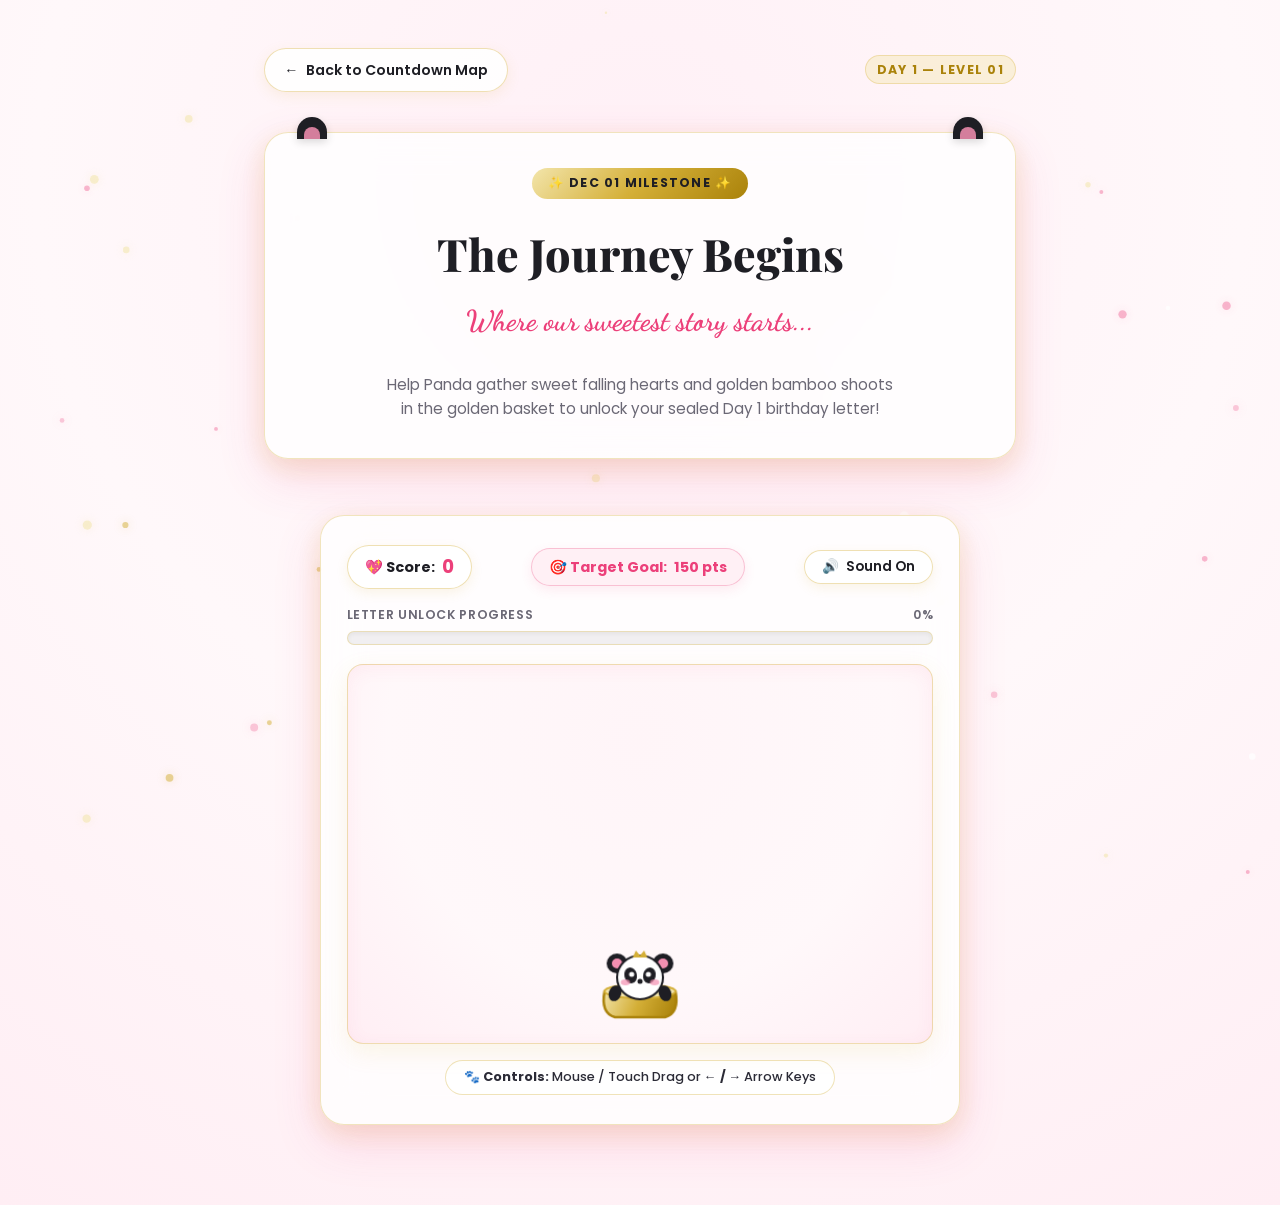
==== commit 961f2387: "bbok" ====
--- a/levels/level1.html
+++ b/levels/level1.html
@@ -1127,7 +1127,15 @@
       }
 
       // 3. Wax Seal Unfolding Interaction
-      function handleOpenWaxSeal() {
+      let isLetterOpened = false;
+
+      function handleOpenWaxSeal(e) {
+        if (e) {
+          e.stopPropagation();
+        }
+        if (isLetterOpened) return;
+        isLetterOpened = true;
+
         // Play unfolding sparkle sound effect
         SoundFX.playLetterOpenSound();
 
@@ -1136,6 +1144,7 @@
 
         waxSealBtn.style.transform = 'scale(0.85) rotate(15deg)';
         waxSealBtn.style.opacity = '0.5';
+        waxSealBtn.style.pointerEvents = 'none';
 
         setTimeout(() => {
           envelopeClosed.style.display = 'none';
@@ -1144,11 +1153,11 @@
         }, 400);
       }
 
-      waxSealBtn.addEventListener('click', handleOpenWaxSeal);
+      waxSealBtn.addEventListener('click', (e) => {
+        handleOpenWaxSeal(e);
+      });
       envelopeClosed.addEventListener('click', (e) => {
-        if (e.target !== waxSealBtn) {
-          handleOpenWaxSeal();
-        }
+        handleOpenWaxSeal(e);
       });
 
       // 4. Complete Level & Return to Map
--- a/css/style.css
+++ b/css/style.css
@@ -3,8 +3,6 @@
    Theme: Soft pearl, blush white, rose pink, champagne gold,
           and panda charcoal black.
    ======================================================== */
-
-@import url('https://fonts.googleapis.com/css2?family=Dancing+Script:wght@600;700&family=Playfair+Display:ital,wght@0,500;0,600;0,700;0,800;1,400&family=Poppins:wght@300;400;500;600;700&display=swap');
 
 :root {
   --bg-pearl: #FFF8FA;
@@ -160,15 +158,24 @@
   to { transform: translateY(0); }
 }
 
-/* Hero Section */
+/* Prevent background scrolling when application gate is active */
+body.application-gate-active {
+  overflow: hidden !important;
+  height: 100vh !important;
+}
+
+/* Hero Section - Full Viewport Initial Framing */
 .hero-section {
   text-align: center;
-  margin-top: 1.5rem;
-  margin-bottom: 3.5rem;
+  margin-top: 1rem;
+  margin-bottom: 4rem;
   position: relative;
   display: flex;
   flex-direction: column;
   align-items: center;
+  justify-content: center;
+  min-height: calc(100vh - 6rem);
+  width: 100%;
 }
 
 /* Cute Interactive Mascot Container */
@@ -480,14 +487,14 @@
 }
 
 /* Decorative Panda Ears atop Card */
-.level-card .card-panda-ears {
+.card-panda-ears {
   position: absolute;
   top: -16px;
   left: 0;
   right: 0;
   display: flex;
   justify-content: space-between;
-  padding: 0 26px;
+  padding: 0 32px;
   pointer-events: none;
   z-index: 2;
 }
@@ -517,10 +524,12 @@
   opacity: 0.85;
 }
 
-.level-card:hover .card-ear-left {
+.level-card:hover .card-ear-left,
+.level-content-card:hover .card-ear-left {
   transform: rotate(-10deg) translateY(-2px);
 }
-.level-card:hover .card-ear-right {
+.level-card:hover .card-ear-right,
+.level-content-card:hover .card-ear-right {
   transform: rotate(10deg) translateY(-2px);
 }
 
@@ -915,6 +924,7 @@
   padding: 3rem 2.2rem;
   text-align: center;
   position: relative;
+  overflow: visible;
 }
 
 .level-badge-pill {
@@ -1465,4 +1475,2939 @@
   box-shadow: 0 12px 32px rgba(236, 64, 122, 0.48), 0 0 20px rgba(212, 175, 55, 0.4);
 }
 
-
+/* ========================================================
+   LEVEL 2: 3D FLIPBOOK MAGAZINE ("PANDA EDITION")
+   ======================================================== */
+.magazine-viewport {
+  width: 100%;
+  max-width: 820px;
+  perspective: 2000px;
+  display: flex;
+  flex-direction: column;
+  align-items: center;
+  margin: 1.5rem auto 3rem;
+  position: relative;
+}
+
+.magazine-book-wrapper {
+  position: relative;
+  width: 100%;
+  display: flex;
+  justify-content: center;
+  align-items: center;
+}
+
+.magazine-book {
+  position: relative;
+  width: 720px;
+  height: 500px;
+  transform-style: preserve-3d;
+  border-radius: 12px;
+  box-shadow: 
+    0 24px 60px rgba(0, 0, 0, 0.22),
+    0 10px 25px rgba(236, 64, 122, 0.15),
+    0 0 0 1px rgba(212, 175, 55, 0.3);
+  transition: transform 0.4s ease;
+  user-select: none;
+}
+
+/* Realistic Spine Shadow */
+.magazine-spine-shadow {
+  position: absolute;
+  top: 0;
+  bottom: 0;
+  left: 50%;
+  width: 32px;
+  transform: translateX(-50%);
+  background: linear-gradient(
+    90deg,
+    rgba(0, 0, 0, 0.24) 0%,
+    rgba(0, 0, 0, 0.05) 30%,
+    rgba(255, 255, 255, 0.15) 50%,
+    rgba(0, 0, 0, 0.05) 70%,
+    rgba(0, 0, 0, 0.24) 100%
+  );
+  z-index: 80;
+  pointer-events: none;
+  border-radius: 2px;
+}
+
+/* Individual Sheet */
+.magazine-sheet {
+  position: absolute;
+  top: 0;
+  right: 0;
+  width: 50%;
+  height: 100%;
+  transform-origin: left center;
+  transform-style: preserve-3d;
+  transition: transform 0.85s cubic-bezier(0.25, 1, 0.5, 1);
+  cursor: pointer;
+}
+
+.magazine-sheet.flipped {
+  transform: rotateY(-180deg);
+}
+
+/* Sheet Pages (Front & Back Faces) */
+.sheet-page {
+  position: absolute;
+  top: 0;
+  left: 0;
+  width: 100%;
+  height: 100%;
+  backface-visibility: hidden;
+  -webkit-backface-visibility: hidden;
+  box-sizing: border-box;
+  overflow: hidden;
+  display: flex;
+  flex-direction: column;
+}
+
+/* Right-side Page (Front of sheet before flip) */
+.sheet-page.sheet-page-front {
+  background: #FFFDF9;
+  border-radius: 0 10px 10px 0;
+  border: 1px solid rgba(212, 175, 55, 0.35);
+  border-left: none;
+  padding: 1.25rem 1.35rem;
+  box-shadow: inset 18px 0 25px -15px rgba(0, 0, 0, 0.12);
+}
+
+/* Left-side Page (Back of sheet after flip) */
+.sheet-page.sheet-page-back {
+  background: #FFFDF9;
+  transform: rotateY(180deg);
+  border-radius: 10px 0 0 10px;
+  border: 1px solid rgba(212, 175, 55, 0.35);
+  border-right: none;
+  padding: 1.25rem 1.35rem;
+  box-shadow: inset -18px 0 25px -15px rgba(0, 0, 0, 0.12);
+}
+
+/* Base Cover Pages (Front Cover & Back Cover) */
+.page-cover-front {
+  background: linear-gradient(145deg, #18181E 0%, #25242E 100%) !important;
+  color: #FFFFFF !important;
+  border: 2px solid var(--gold-metallic) !important;
+  border-left: none !important;
+  padding: 1.35rem 1.4rem !important;
+  position: relative;
+  justify-content: space-between;
+}
+
+.page-cover-back {
+  background: linear-gradient(145deg, #18181E 0%, #23222B 100%) !important;
+  color: #FFFFFF !important;
+  border: 2px solid var(--gold-metallic) !important;
+  border-right: none !important;
+  padding: 1.8rem 1.5rem !important;
+  text-align: center;
+  justify-content: space-between;
+}
+
+/* Cover Styling Details */
+.cover-header-tag {
+  font-size: 0.72rem;
+  font-weight: 700;
+  letter-spacing: 0.18em;
+  text-transform: uppercase;
+  color: var(--gold-metallic);
+  border-bottom: 1px solid rgba(212, 175, 55, 0.4);
+  padding-bottom: 0.35rem;
+  display: flex;
+  justify-content: space-between;
+}
+
+.cover-masthead {
+  font-family: var(--font-heading);
+  font-size: 2.1rem;
+  font-weight: 900;
+  letter-spacing: 0.08em;
+  text-transform: uppercase;
+  color: #FFFFFF;
+  margin: 0.2rem 0 0;
+  line-height: 1.05;
+  background: linear-gradient(135deg, #FFF 0%, var(--gold-light) 60%, var(--gold-metallic) 100%);
+  -webkit-background-clip: text;
+  -webkit-text-fill-color: transparent;
+}
+
+.cover-sub-bar {
+  font-family: var(--font-script);
+  font-size: 1.18rem;
+  color: var(--rose-pink);
+  margin-bottom: 0.4rem;
+}
+
+.cover-center-emblem {
+  width: 78px;
+  height: 78px;
+  margin: 0.15rem auto;
+  position: relative;
+  filter: drop-shadow(0 6px 16px rgba(212, 175, 55, 0.35));
+}
+
+.cover-headline-box {
+  background: rgba(255, 255, 255, 0.07);
+  border-left: 3px solid var(--gold-metallic);
+  padding: 0.45rem 0.75rem;
+  margin-top: 0.35rem;
+  border-radius: 0 var(--radius-sm) var(--radius-sm) 0;
+}
+
+.cover-headline-title {
+  font-family: var(--font-heading);
+  font-size: 0.84rem;
+  font-weight: 700;
+  color: var(--gold-light);
+  line-height: 1.25;
+}
+
+.cover-headline-sub {
+  font-size: 0.7rem;
+  color: #D1CFD7;
+  margin-top: 0.12rem;
+  line-height: 1.35;
+}
+
+.cover-footer-note {
+  font-size: 0.68rem;
+  letter-spacing: 0.08em;
+  color: var(--gold-metallic);
+  text-transform: uppercase;
+  font-weight: 600;
+  margin-top: 0.35rem;
+}
+
+/* Inside Editorial Spreads */
+.mag-page-header {
+  display: flex;
+  justify-content: space-between;
+  align-items: center;
+  border-bottom: 1px solid rgba(212, 175, 55, 0.3);
+  padding-bottom: 0.3rem;
+  margin-bottom: 0.5rem;
+  font-size: 0.72rem;
+  font-weight: 600;
+  text-transform: uppercase;
+  letter-spacing: 0.08em;
+  color: var(--gold-dark);
+}
+
+.mag-page-title {
+  font-family: var(--font-heading);
+  font-size: 1.18rem;
+  font-weight: 800;
+  color: var(--panda-black);
+  line-height: 1.2;
+  margin-bottom: 0.15rem;
+  text-align: left;
+}
+
+.mag-page-sub {
+  font-family: var(--font-script);
+  font-size: 0.96rem;
+  color: var(--rose-deep);
+  margin-bottom: 0.45rem;
+  font-weight: 600;
+  text-align: left;
+}
+
+.mag-body-text {
+  font-size: 0.78rem;
+  color: var(--panda-charcoal);
+  line-height: 1.45;
+  margin-bottom: 0.45rem;
+  text-align: left;
+}
+
+/* Polaroid Photo Frame */
+.polaroid-frame {
+  background: #FFFFFF;
+  border: 1px solid rgba(0, 0, 0, 0.08);
+  box-shadow: 0 5px 16px rgba(0, 0, 0, 0.09), 0 2px 5px rgba(212, 175, 55, 0.12);
+  padding: 6px 6px 8px;
+  border-radius: 4px;
+  position: relative;
+  margin: 0.25rem auto 0.35rem;
+  max-width: 92%;
+  transition: transform var(--transition-bounce);
+}
+
+.polaroid-frame:hover {
+  transform: scale(1.02) rotate(0deg) !important;
+  box-shadow: 0 10px 24px rgba(0, 0, 0, 0.16);
+}
+
+.polaroid-tape {
+  position: absolute;
+  top: -6px;
+  left: 50%;
+  transform: translateX(-50%);
+  width: 48px;
+  height: 15px;
+  background: rgba(243, 229, 171, 0.65);
+  border: 1px dashed rgba(212, 175, 55, 0.4);
+  box-shadow: 0 2px 4px rgba(0, 0, 0, 0.06);
+  z-index: 5;
+}
+
+.polaroid-img {
+  width: 100%;
+  height: 118px;
+  object-fit: cover;
+  object-position: center center;
+  border-radius: 2px;
+  display: block;
+}
+
+/* Styled Image Placeholder Card */
+.polaroid-img + .photo-placeholder {
+  display: none;
+}
+
+.photo-placeholder {
+  width: 100%;
+  height: 118px;
+  background: linear-gradient(135deg, rgba(255, 240, 245, 0.9), rgba(255, 255, 255, 0.95));
+  border: 1.5px dashed var(--rose-pink);
+  border-radius: 2px;
+  display: flex;
+  flex-direction: column;
+  align-items: center;
+  justify-content: center;
+  gap: 0.25rem;
+  padding: 0.4rem;
+  text-align: center;
+}
+
+.ph-icon {
+  font-size: 1.35rem;
+}
+
+.ph-text {
+  font-size: 0.72rem;
+  font-weight: 600;
+  color: var(--rose-deep);
+  font-family: var(--font-body);
+}
+
+.ph-hint {
+  font-size: 0.64rem;
+  color: var(--panda-muted);
+}
+
+.polaroid-caption {
+  font-family: var(--font-script);
+  font-size: 0.88rem;
+  color: var(--panda-charcoal);
+  text-align: center;
+  margin-top: 0.3rem;
+  line-height: 1.2;
+  font-weight: 600;
+}
+
+/* Playful Sticker Badges */
+.mag-sticker {
+  display: inline-flex;
+  align-items: center;
+  gap: 0.3rem;
+  font-size: 0.68rem;
+  font-weight: 700;
+  text-transform: uppercase;
+  letter-spacing: 0.05em;
+  padding: 0.18rem 0.55rem;
+  border-radius: var(--radius-pill);
+  box-shadow: 0 3px 8px rgba(0, 0, 0, 0.1);
+  margin-bottom: 0.35rem;
+}
+
+.sticker-pink {
+  background: linear-gradient(135deg, var(--rose-pink), var(--rose-deep));
+  color: #FFF;
+}
+
+.sticker-gold {
+  background: var(--gold-gradient);
+  color: var(--panda-black);
+}
+
+/* Inside Jokes Glossary Cards */
+.glossary-card {
+  background: rgba(255, 245, 248, 0.65);
+  border-left: 3px solid var(--rose-pink);
+  border-radius: 0 var(--radius-sm) var(--radius-sm) 0;
+  padding: 0.36rem 0.65rem;
+  margin-bottom: 0;
+}
+
+.glossary-term {
+  font-weight: 700;
+  font-size: 0.78rem;
+  color: var(--panda-black);
+  line-height: 1.25;
+}
+
+.glossary-def {
+  font-size: 0.71rem;
+  color: var(--panda-charcoal);
+  line-height: 1.32;
+  margin-top: 0.1rem;
+}
+
+/* Stat & Meter Bars */
+.stat-item {
+  margin-bottom: 0.55rem;
+}
+
+.stat-label-wrap {
+  display: flex;
+  justify-content: space-between;
+  font-size: 0.72rem;
+  font-weight: 600;
+  color: var(--panda-muted);
+  margin-bottom: 0.2rem;
+}
+
+.stat-bar-track {
+  width: 100%;
+  height: 8px;
+  background: rgba(30, 30, 36, 0.07);
+  border-radius: var(--radius-pill);
+  overflow: hidden;
+}
+
+.stat-bar-fill {
+  height: 100%;
+  background: linear-gradient(90deg, var(--rose-pink), var(--gold-metallic));
+  border-radius: var(--radius-pill);
+}
+
+/* Back Cover Elements */
+.hall-of-fame-stamp {
+  width: 90px;
+  height: 90px;
+  border: 2px dashed var(--gold-metallic);
+  border-radius: 50%;
+  margin: 0.6rem auto;
+  display: flex;
+  flex-direction: column;
+  align-items: center;
+  justify-content: center;
+  color: var(--gold-light);
+  transform: rotate(-10deg);
+  box-shadow: 0 0 16px rgba(212, 175, 55, 0.25);
+}
+
+.critic-quote {
+  font-size: 0.75rem;
+  color: #D1CFD7;
+  font-style: italic;
+  margin: 0.5rem 0;
+  line-height: 1.35;
+}
+
+/* Controls Pill Bar below Book */
+.magazine-controls {
+  display: flex;
+  align-items: center;
+  justify-content: center;
+  gap: 1.2rem;
+  margin-top: 1.8rem;
+  width: 100%;
+}
+
+.mag-nav-btn {
+  background: rgba(30, 30, 36, 0.9);
+  color: var(--gold-light);
+  border: 1.5px solid var(--gold-metallic);
+  padding: 0.55rem 1.3rem;
+  border-radius: var(--radius-pill);
+  font-size: 0.85rem;
+  font-weight: 700;
+  cursor: pointer;
+  box-shadow: 0 4px 14px rgba(0, 0, 0, 0.2);
+  transition: all var(--transition-fast);
+  display: inline-flex;
+  align-items: center;
+  gap: 0.4rem;
+}
+
+.mag-nav-btn:hover:not(:disabled) {
+  background: var(--gold-metallic);
+  color: var(--panda-black);
+  transform: translateY(-2px);
+  box-shadow: 0 6px 18px rgba(212, 175, 55, 0.35);
+}
+
+.mag-nav-btn:disabled {
+  opacity: 0.4;
+  cursor: not-allowed;
+  transform: none;
+}
+
+.mag-page-counter {
+  background: rgba(255, 255, 255, 0.9);
+  border: 1.5px solid var(--gold-border);
+  padding: 0.45rem 1.1rem;
+  border-radius: var(--radius-pill);
+  font-size: 0.85rem;
+  font-weight: 700;
+  color: var(--panda-black);
+  box-shadow: 0 4px 12px rgba(212, 175, 55, 0.12);
+  min-width: 120px;
+  text-align: center;
+}
+
+/* Clickable Edge Hints */
+.page-edge-hint {
+  position: absolute;
+  top: 0;
+  bottom: 0;
+  width: 44px;
+  display: flex;
+  align-items: center;
+  justify-content: center;
+  font-size: 1.4rem;
+  color: var(--gold-metallic);
+  opacity: 0;
+  transition: opacity 0.3s;
+  pointer-events: none;
+  z-index: 90;
+}
+
+.page-edge-hint.hint-left {
+  left: 6px;
+}
+
+.page-edge-hint.hint-right {
+  right: 6px;
+}
+
+.magazine-book:hover .page-edge-hint {
+  opacity: 0.7;
+}
+
+/* Mobile Responsive Scaling for 3D Book */
+@media (max-width: 768px) {
+  .magazine-book {
+    transform: scale(0.68);
+    transform-origin: top center;
+    margin-bottom: -150px;
+  }
+}
+
+@media (max-width: 520px) {
+  .magazine-book {
+    transform: scale(0.48);
+    transform-origin: top center;
+    margin-bottom: -245px;
+  }
+  .magazine-controls {
+    gap: 0.6rem;
+  }
+  .mag-nav-btn {
+    padding: 0.45rem 0.9rem;
+    font-size: 0.78rem;
+  }
+}
+
+/* ========================================================
+   LEVEL 3: LUXURY TURNTABLE & VINYL MIXTAPE
+   ======================================================== */
+.turntable-card {
+  width: 100%;
+  max-width: 740px;
+  background: var(--glass-bg);
+  backdrop-filter: blur(20px);
+  -webkit-backdrop-filter: blur(20px);
+  border: 2px solid var(--gold-metallic);
+  border-radius: var(--radius-lg);
+  box-shadow: 
+    0 24px 60px rgba(0, 0, 0, 0.12),
+    0 8px 24px rgba(212, 175, 55, 0.22);
+  padding: 2.2rem 1.8rem;
+  margin: 1.5rem auto 2.5rem;
+  position: relative;
+}
+
+.turntable-deck {
+  display: flex;
+  align-items: center;
+  justify-content: space-around;
+  flex-wrap: wrap;
+  gap: 2rem;
+  padding: 1.2rem 0;
+  position: relative;
+}
+
+/* Vinyl Platter Area */
+.platter-area {
+  position: relative;
+  width: 260px;
+  height: 260px;
+  display: flex;
+  align-items: center;
+  justify-content: center;
+}
+
+.platter-base {
+  position: absolute;
+  width: 256px;
+  height: 256px;
+  border-radius: 50%;
+  background: radial-gradient(circle, #EAE6DF 0%, #D8D2C5 100%);
+  border: 3px solid var(--gold-metallic);
+  box-shadow: 0 10px 28px rgba(0, 0, 0, 0.18), inset 0 3px 8px rgba(0, 0, 0, 0.2);
+}
+
+/* Vinyl Record */
+.vinyl-record {
+  position: relative;
+  width: 240px;
+  height: 240px;
+  border-radius: 50%;
+  background: 
+    repeating-radial-gradient(circle, transparent, transparent 2px, rgba(255, 255, 255, 0.025) 3px),
+    conic-gradient(from 45deg, #1E1E24 0deg, #2D2C34 45deg, #1E1E24 90deg, #2D2C34 135deg, #1E1E24 180deg, #2D2C34 225deg, #1E1E24 270deg, #2D2C34 315deg, #1E1E24 360deg);
+  box-shadow: 0 12px 30px rgba(0, 0, 0, 0.45);
+  display: flex;
+  align-items: center;
+  justify-content: center;
+  z-index: 2;
+  cursor: pointer;
+  transition: transform 0.5s ease;
+}
+
+.vinyl-record.is-spinning {
+  animation: vinylSpin 3.2s linear infinite;
+}
+
+.vinyl-record.is-paused {
+  animation-play-state: paused;
+}
+
+@keyframes vinylSpin {
+  from { transform: rotate(0deg); }
+  to { transform: rotate(360deg); }
+}
+
+/* Center Label on Vinyl */
+.vinyl-center-label {
+  width: 90px;
+  height: 90px;
+  border-radius: 50%;
+  background: linear-gradient(135deg, var(--rose-pink) 0%, var(--rose-deep) 100%);
+  border: 2px solid var(--gold-metallic);
+  box-shadow: 0 0 10px rgba(0, 0, 0, 0.4);
+  display: flex;
+  flex-direction: column;
+  align-items: center;
+  justify-content: center;
+  color: #FFFFFF;
+  text-align: center;
+  user-select: none;
+  position: relative;
+}
+
+.vinyl-label-title {
+  font-family: var(--font-heading);
+  font-size: 0.62rem;
+  font-weight: 800;
+  letter-spacing: 0.1em;
+  text-transform: uppercase;
+  color: var(--gold-light);
+}
+
+.vinyl-label-icon {
+  font-size: 1.15rem;
+  margin: 0.1rem 0;
+}
+
+.vinyl-center-spindle {
+  width: 14px;
+  height: 14px;
+  background: var(--panda-black);
+  border: 2px solid var(--gold-metallic);
+  border-radius: 50%;
+  box-shadow: inset 0 2px 4px rgba(0, 0, 0, 0.8);
+}
+
+/* Tonearm Assembly */
+.tonearm-assembly {
+  position: relative;
+  width: 110px;
+  height: 240px;
+  display: flex;
+  justify-content: center;
+}
+
+.tonearm-pivot {
+  position: absolute;
+  top: 10px;
+  left: 35px;
+  width: 44px;
+  height: 44px;
+  background: var(--gold-gradient);
+  border-radius: 50%;
+  border: 2px solid #AA820A;
+  box-shadow: 0 6px 14px rgba(0, 0, 0, 0.3);
+  z-index: 10;
+}
+
+.tonearm-pivot::after {
+  content: '';
+  position: absolute;
+  top: 50%;
+  left: 50%;
+  transform: translate(-50%, -50%);
+  width: 16px;
+  height: 16px;
+  background: var(--panda-black);
+  border-radius: 50%;
+  border: 1.5px solid var(--gold-light);
+}
+
+.tonearm-rod {
+  position: absolute;
+  top: 32px;
+  left: 54px;
+  width: 6px;
+  height: 160px;
+  background: linear-gradient(90deg, #F3E5AB 0%, #D4AF37 50%, #AA820A 100%);
+  border-radius: 3px;
+  box-shadow: 2px 4px 10px rgba(0, 0, 0, 0.25);
+  transform-origin: 3px 0px;
+  transform: rotate(-28deg);
+  transition: transform 0.8s cubic-bezier(0.25, 1, 0.5, 1);
+  z-index: 9;
+}
+
+.tonearm-rod.on-record {
+  transform: rotate(18deg);
+}
+
+.tonearm-headshell {
+  position: absolute;
+  bottom: -4px;
+  left: -9px;
+  width: 24px;
+  height: 34px;
+  background: linear-gradient(135deg, #1E1E24, #363640);
+  border: 1.5px solid var(--gold-metallic);
+  border-radius: 3px 3px 8px 8px;
+  transform: rotate(20deg);
+  box-shadow: 0 3px 6px rgba(0, 0, 0, 0.3);
+}
+
+/* Turntable Control Panel */
+.turntable-controls-panel {
+  width: 100%;
+  display: flex;
+  flex-direction: column;
+  align-items: center;
+  gap: 1rem;
+  margin-top: 1rem;
+}
+
+.now-playing-pill {
+  background: rgba(255, 255, 255, 0.9);
+  border: 1.5px solid var(--gold-border);
+  padding: 0.55rem 1.4rem;
+  border-radius: var(--radius-pill);
+  font-size: 0.88rem;
+  font-weight: 600;
+  color: var(--panda-black);
+  box-shadow: 0 4px 14px rgba(212, 175, 55, 0.12);
+  display: inline-flex;
+  align-items: center;
+  gap: 0.5rem;
+  max-width: 90%;
+  text-align: center;
+}
+
+.now-playing-dot {
+  width: 8px;
+  height: 8px;
+  background: #10B981;
+  border-radius: 50%;
+  display: inline-block;
+  animation: pulseDot 2s infinite;
+}
+
+/* Soundwave Visualizer Bars */
+.soundwave-visualizer {
+  display: flex;
+  align-items: flex-end;
+  justify-content: center;
+  gap: 4px;
+  height: 38px;
+  padding: 0 1rem;
+}
+
+.soundwave-bar {
+  width: 5px;
+  height: 6px;
+  background: linear-gradient(to top, var(--rose-deep), var(--gold-metallic));
+  border-radius: 3px;
+  transition: height 0.15s ease;
+}
+
+.soundwave-visualizer.is-active .soundwave-bar {
+  animation: waveDance 0.8s ease-in-out infinite alternate;
+}
+
+@keyframes waveDance {
+  0% { height: 6px; }
+  100% { height: 32px; }
+}
+
+.soundwave-visualizer.is-active .soundwave-bar:nth-child(2n) { animation-delay: 0.12s; }
+.soundwave-visualizer.is-active .soundwave-bar:nth-child(3n) { animation-delay: 0.24s; }
+.soundwave-visualizer.is-active .soundwave-bar:nth-child(4n) { animation-delay: 0.36s; }
+.soundwave-visualizer.is-active .soundwave-bar:nth-child(5n) { animation-delay: 0.18s; }
+
+/* Transport Buttons */
+.turntable-transport-btns {
+  display: flex;
+  align-items: center;
+  gap: 1rem;
+}
+
+.transport-btn {
+  background: rgba(30, 30, 36, 0.9);
+  color: var(--gold-light);
+  border: 1.5px solid var(--gold-metallic);
+  border-radius: 50%;
+  width: 44px;
+  height: 44px;
+  display: flex;
+  align-items: center;
+  justify-content: center;
+  font-size: 1rem;
+  cursor: pointer;
+  box-shadow: 0 4px 12px rgba(0, 0, 0, 0.2);
+  transition: all var(--transition-fast);
+}
+
+.transport-btn.btn-play-main {
+  width: 56px;
+  height: 56px;
+  font-size: 1.3rem;
+  background: linear-gradient(135deg, var(--rose-pink) 0%, var(--rose-deep) 100%);
+  border-color: rgba(255, 255, 255, 0.4);
+  color: #FFFFFF;
+  box-shadow: 0 6px 20px rgba(236, 64, 122, 0.35);
+}
+
+.transport-btn:hover {
+  transform: translateY(-2px) scale(1.05);
+  box-shadow: 0 8px 22px rgba(212, 175, 55, 0.4);
+}
+
+.transport-btn:active {
+  transform: scale(0.95);
+}
+
+/* ========================================================
+   4-TRACK MIXTAPE GRID & 3D FLIP LINER NOTES
+   ======================================================== */
+.mixtape-section {
+  width: 100%;
+  max-width: 740px;
+  margin: 0 auto 3rem;
+}
+
+.mixtape-header-row {
+  display: flex;
+  justify-content: space-between;
+  align-items: center;
+  flex-wrap: wrap;
+  gap: 0.8rem;
+  margin-bottom: 1.2rem;
+}
+
+.mixtape-section-title {
+  font-family: var(--font-heading);
+  font-size: 1.4rem;
+  font-weight: 800;
+  color: var(--panda-black);
+}
+
+.mixtape-progress-badge {
+  background: rgba(255, 255, 255, 0.9);
+  border: 1.5px solid var(--gold-border);
+  padding: 0.35rem 1rem;
+  border-radius: var(--radius-pill);
+  font-size: 0.82rem;
+  font-weight: 700;
+  color: var(--rose-deep);
+  box-shadow: 0 3px 10px rgba(212, 175, 55, 0.12);
+}
+
+.mixtape-grid {
+  display: grid;
+  grid-template-columns: repeat(auto-fit, minmax(320px, 1fr));
+  gap: 1.4rem;
+}
+
+/* 3D Flippable Track Card */
+.track-card-wrapper {
+  perspective: 1200px;
+  width: 100%;
+  height: 230px;
+}
+
+.track-card-inner {
+  position: relative;
+  width: 100%;
+  height: 100%;
+  transform-style: preserve-3d;
+  transition: transform 0.7s cubic-bezier(0.2, 0.8, 0.2, 1);
+  border-radius: var(--radius-md);
+}
+
+.track-card-wrapper.is-flipped .track-card-inner {
+  transform: rotateY(180deg);
+}
+
+/* Card Front & Back */
+.track-card-front, .track-card-back {
+  position: absolute;
+  top: 0;
+  left: 0;
+  width: 100%;
+  height: 100%;
+  backface-visibility: hidden;
+  -webkit-backface-visibility: hidden;
+  border-radius: var(--radius-md);
+  border: 1.5px solid var(--glass-border);
+  box-shadow: var(--glass-shadow);
+  padding: 1.3rem;
+  display: flex;
+  flex-direction: column;
+  justify-content: space-between;
+  box-sizing: border-box;
+}
+
+.track-card-front {
+  background: var(--glass-bg);
+  backdrop-filter: blur(14px);
+  -webkit-backdrop-filter: blur(14px);
+}
+
+.track-card-wrapper.is-active-track .track-card-front {
+  border-color: var(--gold-metallic);
+  box-shadow: 0 10px 28px rgba(236, 64, 122, 0.15), 0 0 20px rgba(212, 175, 55, 0.3);
+  background: rgba(255, 255, 255, 0.94);
+}
+
+.track-card-back {
+  background: linear-gradient(135deg, #FFFDF8 0%, #FFF5F8 100%);
+  transform: rotateY(180deg);
+  border-color: var(--gold-metallic);
+  box-shadow: 0 10px 30px rgba(212, 175, 55, 0.22);
+  text-align: left;
+}
+
+.track-card-top {
+  display: flex;
+  justify-content: space-between;
+  align-items: center;
+}
+
+.track-num-badge {
+  font-size: 0.75rem;
+  font-weight: 700;
+  text-transform: uppercase;
+  letter-spacing: 0.08em;
+  color: var(--gold-dark);
+  background: rgba(243, 229, 171, 0.4);
+  padding: 0.2rem 0.65rem;
+  border-radius: var(--radius-pill);
+}
+
+.track-mood-tag {
+  font-size: 0.72rem;
+  font-weight: 700;
+  color: var(--rose-deep);
+  background: rgba(244, 143, 177, 0.15);
+  padding: 0.2rem 0.6rem;
+  border-radius: var(--radius-pill);
+}
+
+.track-title {
+  font-family: var(--font-heading);
+  font-size: 1.15rem;
+  font-weight: 700;
+  color: var(--panda-black);
+  margin: 0.35rem 0 0.15rem;
+  line-height: 1.25;
+}
+
+.track-artist {
+  font-size: 0.8rem;
+  color: var(--panda-muted);
+}
+
+.track-actions-row {
+  display: flex;
+  justify-content: space-between;
+  align-items: center;
+  gap: 0.6rem;
+  margin-top: 0.6rem;
+}
+
+.btn-play-track {
+  background: var(--panda-black);
+  color: var(--gold-light);
+  border: 1px solid var(--gold-metallic);
+  padding: 0.45rem 1rem;
+  border-radius: var(--radius-pill);
+  font-size: 0.8rem;
+  font-weight: 600;
+  cursor: pointer;
+  display: inline-flex;
+  align-items: center;
+  gap: 0.35rem;
+  transition: all var(--transition-fast);
+}
+
+.btn-play-track:hover {
+  background: var(--rose-deep);
+  border-color: var(--rose-pink);
+  color: #FFFFFF;
+}
+
+.track-card-wrapper.is-active-track .btn-play-track {
+  background: var(--gold-gradient);
+  color: var(--panda-black);
+  border-color: #AA820A;
+  font-weight: 700;
+}
+
+.btn-flip-liner {
+  background: transparent;
+  color: var(--panda-charcoal);
+  border: 1px dashed rgba(212, 175, 55, 0.5);
+  padding: 0.4rem 0.8rem;
+  border-radius: var(--radius-pill);
+  font-size: 0.76rem;
+  font-weight: 600;
+  cursor: pointer;
+  display: inline-flex;
+  align-items: center;
+  gap: 0.3rem;
+  transition: all var(--transition-fast);
+}
+
+.btn-flip-liner:hover {
+  background: rgba(243, 229, 171, 0.3);
+  color: var(--rose-deep);
+}
+
+/* Liner Note (Card Back Content) */
+.liner-note-header {
+  font-size: 0.72rem;
+  font-weight: 700;
+  letter-spacing: 0.1em;
+  text-transform: uppercase;
+  color: var(--gold-dark);
+  border-bottom: 1px dashed var(--gold-border);
+  padding-bottom: 0.3rem;
+}
+
+.liner-note-text {
+  font-family: var(--font-body);
+  font-size: 0.82rem;
+  color: var(--panda-charcoal);
+  line-height: 1.5;
+  margin: 0.5rem 0;
+  overflow-y: auto;
+  max-height: 110px;
+}
+
+/* ========================================================
+   MIXTAPE COMPLETION REWARD CARD
+   ======================================================== */
+.mixtape-complete-reward {
+  display: none;
+  background: linear-gradient(135deg, #FFFDF8 0%, #FFF5F8 50%, #FFF2D6 100%);
+  border: 2px solid var(--gold-metallic);
+  border-radius: var(--radius-lg);
+  box-shadow: 0 16px 45px rgba(212, 175, 55, 0.28);
+  padding: 2.2rem 1.8rem;
+  text-align: center;
+  margin: 2.5rem auto 1rem;
+  max-width: 680px;
+  animation: rewardRevealFade 0.8s cubic-bezier(0.2, 0.8, 0.2, 1) forwards;
+}
+
+.mixtape-complete-reward.is-unlocked {
+  display: block;
+}
+
+.reward-trophy-badge {
+  width: 72px;
+  height: 72px;
+  background: var(--gold-gradient);
+  border-radius: 50%;
+  display: flex;
+  align-items: center;
+  justify-content: center;
+  font-size: 2rem;
+  margin: 0 auto 1rem;
+  box-shadow: 0 8px 24px rgba(212, 175, 55, 0.45);
+  border: 2px solid #FFFFFF;
+}
+
+/* ========================================================
+   LEVEL 4: PANDA'S JAR OF BIRTHDAY EVE WISHES
+   ======================================================== */
+.wishing-jar-stage {
+  width: 100%;
+  max-width: 720px;
+  margin: 1.5rem auto 2.5rem;
+  display: flex;
+  flex-direction: column;
+  align-items: center;
+  position: relative;
+}
+
+.jar-progress-pill {
+  background: rgba(255, 255, 255, 0.92);
+  border: 1.5px solid var(--gold-border);
+  padding: 0.45rem 1.3rem;
+  border-radius: var(--radius-pill);
+  font-size: 0.88rem;
+  font-weight: 700;
+  color: var(--rose-deep);
+  box-shadow: 0 4px 14px rgba(212, 175, 55, 0.15);
+  margin-bottom: 1.8rem;
+  display: inline-flex;
+  align-items: center;
+  gap: 0.45rem;
+}
+
+/* Glass Wishing Jar Enclosure */
+.wishing-jar-wrapper {
+  position: relative;
+  width: 320px;
+  display: flex;
+  flex-direction: column;
+  align-items: center;
+}
+
+/* Gold Lid & Finial */
+.jar-finial {
+  width: 30px;
+  height: 18px;
+  background: var(--gold-gradient);
+  border: 2px solid #AA820A;
+  border-radius: 12px 12px 4px 4px;
+  box-shadow: 0 3px 8px rgba(0, 0, 0, 0.2);
+}
+
+.jar-lid {
+  width: 190px;
+  height: 38px;
+  background: linear-gradient(180deg, #F3E5AB 0%, #D4AF37 50%, #AA820A 100%);
+  border-radius: 16px 16px 6px 6px;
+  border: 2px solid #947108;
+  box-shadow: 0 6px 18px rgba(0, 0, 0, 0.2), inset 0 2px 4px rgba(255, 255, 255, 0.6);
+  position: relative;
+  z-index: 5;
+}
+
+.jar-neck {
+  width: 160px;
+  height: 22px;
+  background: rgba(255, 255, 255, 0.35);
+  border-left: 2px solid rgba(212, 175, 55, 0.6);
+  border-right: 2px solid rgba(212, 175, 55, 0.6);
+  position: relative;
+  z-index: 4;
+}
+
+/* Pink Satin Ribbon & Dangling Panda Charm */
+.jar-ribbon-band {
+  position: absolute;
+  top: 50%;
+  left: -6px;
+  right: -6px;
+  height: 14px;
+  background: linear-gradient(135deg, var(--rose-pink), var(--rose-deep));
+  transform: translateY(-50%);
+  border-radius: 4px;
+  box-shadow: 0 2px 6px rgba(236, 64, 122, 0.35);
+}
+
+.jar-ribbon-bow {
+  position: absolute;
+  top: 50%;
+  right: -14px;
+  transform: translateY(-50%);
+  font-size: 1.3rem;
+  filter: drop-shadow(0 2px 4px rgba(0, 0, 0, 0.2));
+}
+
+.jar-panda-charm {
+  position: absolute;
+  top: 14px;
+  right: -8px;
+  width: 42px;
+  height: 42px;
+  background: #FFFFFF;
+  border: 2px solid var(--gold-metallic);
+  border-radius: 50%;
+  box-shadow: 0 6px 16px rgba(212, 175, 55, 0.35);
+  display: flex;
+  align-items: center;
+  justify-content: center;
+  font-size: 1.25rem;
+  z-index: 6;
+  animation: charmSway 3s ease-in-out infinite alternate;
+  transform-origin: top center;
+}
+
+@keyframes charmSway {
+  0% { transform: rotate(-8deg); }
+  100% { transform: rotate(8deg); }
+}
+
+/* Translucent Glass Jar Body */
+.jar-glass-body {
+  position: relative;
+  width: 290px;
+  height: 380px;
+  background: linear-gradient(
+    135deg,
+    rgba(255, 255, 255, 0.6) 0%,
+    rgba(255, 245, 248, 0.25) 35%,
+    rgba(255, 255, 255, 0.45) 70%,
+    rgba(243, 229, 171, 0.15) 100%
+  );
+  backdrop-filter: blur(8px);
+  -webkit-backdrop-filter: blur(8px);
+  border-radius: 18px 18px 55px 55px;
+  border: 2px solid rgba(212, 175, 55, 0.65);
+  box-shadow:
+    inset 0 0 24px rgba(255, 255, 255, 0.8),
+    inset -12px -12px 30px rgba(236, 64, 122, 0.08),
+    inset 12px 12px 30px rgba(212, 175, 55, 0.12),
+    0 24px 60px rgba(0, 0, 0, 0.12),
+    0 10px 30px rgba(236, 64, 122, 0.18);
+  padding: 1.2rem;
+  overflow: hidden;
+  display: flex;
+  flex-direction: column;
+  justify-content: space-around;
+  align-items: center;
+}
+
+/* Jar Glass Light Reflections */
+.jar-glass-body::before {
+  content: '';
+  position: absolute;
+  top: 15px;
+  left: 15px;
+  width: 14px;
+  height: 85%;
+  background: linear-gradient(180deg, rgba(255, 255, 255, 0.75) 0%, rgba(255, 255, 255, 0.1) 100%);
+  border-radius: 10px;
+  pointer-events: none;
+}
+
+.jar-glass-body::after {
+  content: '';
+  position: absolute;
+  top: 20px;
+  right: 18px;
+  width: 6px;
+  height: 70%;
+  background: linear-gradient(180deg, rgba(255, 255, 255, 0.5) 0%, transparent 100%);
+  border-radius: 6px;
+  pointer-events: none;
+}
+
+/* Floating Wishing Capsules inside Jar */
+.capsules-floating-arena {
+  position: relative;
+  width: 100%;
+  height: 100%;
+  display: grid;
+  grid-template-columns: repeat(2, 1fr);
+  grid-template-rows: repeat(3, 1fr);
+  place-items: center;
+  gap: 0.5rem;
+}
+
+.wish-capsule {
+  position: relative;
+  background: linear-gradient(135deg, #FFFFFF 0%, #FFF0F6 50%, #FFF3D6 100%);
+  border: 1.5px solid var(--gold-metallic);
+  border-radius: var(--radius-pill);
+  padding: 0.55rem 0.95rem;
+  display: inline-flex;
+  align-items: center;
+  gap: 0.4rem;
+  font-size: 0.8rem;
+  font-weight: 700;
+  color: var(--panda-black);
+  cursor: pointer;
+  box-shadow: 
+    0 6px 16px rgba(236, 64, 122, 0.18),
+    0 0 12px rgba(212, 175, 55, 0.35);
+  transition: transform var(--transition-bounce), box-shadow var(--transition-normal);
+  user-select: none;
+  animation: capsuleFloat 3.4s ease-in-out infinite alternate;
+}
+
+.wish-capsule:hover {
+  transform: scale(1.1) translateY(-4px);
+  box-shadow: 0 10px 24px rgba(236, 64, 122, 0.3), 0 0 20px rgba(212, 175, 55, 0.6);
+  border-color: var(--rose-deep);
+}
+
+.wish-capsule:active {
+  transform: scale(0.95);
+}
+
+.wish-capsule.is-opened {
+  background: linear-gradient(135deg, rgba(255, 255, 255, 0.95) 0%, rgba(240, 253, 244, 0.9) 100%);
+  border-color: #10B981;
+  box-shadow: 0 4px 12px rgba(16, 185, 129, 0.25);
+}
+
+.wish-capsule:nth-child(1) { animation-delay: 0s; }
+.wish-capsule:nth-child(2) { animation-delay: 0.6s; transform: rotate(3deg); }
+.wish-capsule:nth-child(3) { animation-delay: 1.2s; transform: rotate(-4deg); }
+.wish-capsule:nth-child(4) { animation-delay: 0.3s; transform: rotate(2deg); }
+.wish-capsule:nth-child(5) { animation-delay: 0.9s; transform: rotate(-3deg); }
+.wish-capsule:nth-child(6) { animation-delay: 1.5s; transform: rotate(4deg); }
+
+@keyframes capsuleFloat {
+  0% { transform: translateY(0px) rotate(0deg); }
+  50% { transform: translateY(-7px) rotate(2deg); }
+  100% { transform: translateY(5px) rotate(-2deg); }
+}
+
+/* ========================================================
+   WISH KEEPSAKE MODAL OVERLAY
+   ======================================================== */
+.wish-modal-overlay {
+  position: fixed;
+  top: 0;
+  left: 0;
+  right: 0;
+  bottom: 0;
+  background: rgba(30, 30, 36, 0.65);
+  backdrop-filter: blur(10px);
+  -webkit-backdrop-filter: blur(10px);
+  z-index: 1000;
+  display: flex;
+  align-items: center;
+  justify-content: center;
+  padding: 1.5rem;
+  opacity: 0;
+  pointer-events: none;
+  transition: opacity 0.35s ease;
+}
+
+.wish-modal-overlay.is-active {
+  opacity: 1;
+  pointer-events: auto;
+}
+
+.wish-keepsake-card {
+  width: 100%;
+  max-width: 500px;
+  background: #FFFDF9;
+  background-image: 
+    radial-gradient(#F3E5AB 0.75px, transparent 0.75px),
+    linear-gradient(180deg, #FFFFFF 0%, #FFFDF7 100%);
+  background-size: 20px 20px, 100% 100%;
+  border: 2px solid var(--gold-metallic);
+  border-radius: var(--radius-lg);
+  box-shadow: 0 25px 70px rgba(0, 0, 0, 0.35), 0 0 35px rgba(212, 175, 55, 0.35);
+  padding: 2.2rem 2rem;
+  position: relative;
+  text-align: center;
+  transform: scale(0.9) translateY(20px);
+  transition: transform 0.4s cubic-bezier(0.18, 0.89, 0.32, 1.28);
+}
+
+.wish-modal-overlay.is-active .wish-keepsake-card {
+  transform: scale(1) translateY(0);
+}
+
+.wish-modal-tag {
+  font-size: 0.76rem;
+  font-weight: 700;
+  letter-spacing: 0.12em;
+  text-transform: uppercase;
+  color: var(--gold-dark);
+  margin-bottom: 0.6rem;
+}
+
+.wish-modal-title {
+  font-family: var(--font-heading);
+  font-size: 1.5rem;
+  font-weight: 800;
+  color: var(--rose-deep);
+  margin-bottom: 0.3rem;
+}
+
+.wish-modal-sub {
+  font-family: var(--font-script);
+  font-size: 1.2rem;
+  color: var(--gold-dark);
+  margin-bottom: 1.2rem;
+}
+
+.wish-modal-body {
+  font-family: var(--font-body);
+  font-size: 0.95rem;
+  color: var(--panda-charcoal);
+  line-height: 1.75;
+  background: rgba(255, 245, 248, 0.65);
+  border-left: 3px solid var(--rose-pink);
+  border-radius: 0 var(--radius-sm) var(--radius-sm) 0;
+  padding: 1rem 1.2rem;
+  margin-bottom: 1.5rem;
+  text-align: left;
+}
+
+.btn-close-wish {
+  background: var(--gold-gradient);
+  color: var(--panda-black);
+  border: none;
+  padding: 0.75rem 1.8rem;
+  border-radius: var(--radius-pill);
+  font-size: 0.92rem;
+  font-weight: 700;
+  cursor: pointer;
+  box-shadow: 0 6px 18px rgba(212, 175, 55, 0.35);
+  transition: all var(--transition-fast);
+}
+
+.btn-close-wish:hover {
+  transform: translateY(-2px);
+  box-shadow: 0 8px 24px rgba(212, 175, 55, 0.5);
+}
+
+/* ========================================================
+   UNLOCKED WISHES ARCHIVE GRID BELOW JAR
+   ======================================================== */
+.wishes-archive-grid {
+  width: 100%;
+  max-width: 720px;
+  display: grid;
+  grid-template-columns: repeat(auto-fit, minmax(200px, 1fr));
+  gap: 1rem;
+  margin: 1rem auto 2.5rem;
+}
+
+.wish-archive-card {
+  background: var(--glass-bg);
+  backdrop-filter: blur(12px);
+  border: 1px solid var(--glass-border);
+  border-radius: var(--radius-md);
+  padding: 1rem;
+  box-shadow: var(--glass-shadow);
+  cursor: pointer;
+  transition: all var(--transition-fast);
+  text-align: left;
+}
+
+.wish-archive-card:hover {
+  transform: translateY(-3px);
+  border-color: var(--gold-metallic);
+  box-shadow: var(--glass-shadow-hover);
+}
+
+/* ========================================================
+   BIRTHDAY EVE COUNTDOWN & COMPLETION REWARD
+   ======================================================== */
+.eve-countdown-card {
+  display: none;
+  width: 100%;
+  max-width: 680px;
+  background: linear-gradient(135deg, #FFFDF8 0%, #FFF5F8 50%, #FFF2D6 100%);
+  border: 2px solid var(--gold-metallic);
+  border-radius: var(--radius-lg);
+  box-shadow: 0 18px 50px rgba(212, 175, 55, 0.32);
+  padding: 2.4rem 2rem;
+  text-align: center;
+  margin: 1.5rem auto 1rem;
+  animation: rewardRevealFade 0.85s cubic-bezier(0.2, 0.8, 0.2, 1) forwards;
+}
+
+.eve-countdown-card.is-unlocked {
+  display: block;
+}
+
+.eve-clock-digits-wrapper {
+  display: flex;
+  justify-content: center;
+  align-items: center;
+  gap: 0.8rem;
+  margin: 1.5rem 0;
+  flex-wrap: wrap;
+}
+
+.eve-time-unit {
+  background: #1E1E24;
+  color: var(--gold-light);
+  border: 1px solid var(--gold-metallic);
+  border-radius: var(--radius-md);
+  padding: 0.8rem 1.1rem;
+  min-width: 75px;
+  box-shadow: 0 6px 18px rgba(0, 0, 0, 0.25);
+  display: flex;
+  flex-direction: column;
+  align-items: center;
+}
+
+.eve-digit-val {
+  font-family: var(--font-heading);
+  font-size: 1.8rem;
+  font-weight: 800;
+  line-height: 1;
+  color: #FFFFFF;
+}
+
+.eve-digit-lbl {
+  font-size: 0.68rem;
+  font-weight: 700;
+  text-transform: uppercase;
+  letter-spacing: 0.08em;
+  color: var(--gold-metallic);
+  margin-top: 0.3rem;
+}
+
+/* ========================================================
+   LEVEL 5: GRAND FINALE & INTERACTIVE BIRTHDAY CAKE
+   ======================================================== */
+.finale-hero-card {
+  width: 100%;
+  max-width: 760px;
+  background: radial-gradient(circle at 50% 15%, rgba(255, 240, 246, 0.95), rgba(255, 255, 255, 0.95) 70%, rgba(255, 243, 220, 0.9) 100%);
+  border: 2px solid var(--gold-metallic);
+  border-radius: var(--radius-lg);
+  box-shadow: 
+    0 24px 70px rgba(236, 64, 122, 0.16),
+    0 0 35px rgba(212, 175, 55, 0.35);
+  padding: 2.5rem 1.8rem;
+  margin-bottom: 2rem;
+  text-align: center;
+  position: relative;
+}
+
+/* Full-Screen Confetti Canvas */
+#confettiCanvas {
+  position: fixed;
+  top: 0;
+  left: 0;
+  width: 100%;
+  height: 100%;
+  pointer-events: none;
+  z-index: 9999;
+}
+
+/* 3-Tier Birthday Cake Stage */
+.cake-stage-container {
+  width: 100%;
+  max-width: 480px;
+  margin: 1.5rem auto 2.5rem;
+  display: flex;
+  flex-direction: column;
+  align-items: center;
+  position: relative;
+}
+
+.cake-instructions-pill {
+  background: rgba(255, 255, 255, 0.92);
+  border: 1.5px solid var(--gold-border);
+  padding: 0.45rem 1.3rem;
+  border-radius: var(--radius-pill);
+  font-size: 0.88rem;
+  font-weight: 700;
+  color: var(--rose-deep);
+  box-shadow: 0 4px 14px rgba(212, 175, 55, 0.15);
+  margin-bottom: 2rem;
+  display: inline-flex;
+  align-items: center;
+  gap: 0.5rem;
+}
+
+.cake-structure {
+  position: relative;
+  display: flex;
+  flex-direction: column;
+  align-items: center;
+}
+
+/* Panda Cake Topper */
+.cake-topper-panda {
+  position: relative;
+  width: 76px;
+  height: 76px;
+  z-index: 10;
+  margin-bottom: -10px;
+  filter: drop-shadow(0 6px 12px rgba(212, 175, 55, 0.35));
+  animation: topperBounce 3.5s ease-in-out infinite alternate;
+}
+
+@keyframes topperBounce {
+  0% { transform: translateY(0) rotate(-2deg); }
+  100% { transform: translateY(-5px) rotate(2deg); }
+}
+
+/* 5 Candles Container */
+.candles-row {
+  display: flex;
+  justify-content: center;
+  gap: 16px;
+  margin-bottom: -8px;
+  position: relative;
+  z-index: 9;
+}
+
+.cake-candle {
+  position: relative;
+  width: 14px;
+  height: 48px;
+  background: repeating-linear-gradient(
+    45deg,
+    #FFFFFF,
+    #FFFFFF 4px,
+    #F48FB1 4px,
+    #F48FB1 8px,
+    #D4AF37 8px,
+    #D4AF37 12px
+  );
+  border-radius: 4px 4px 2px 2px;
+  box-shadow: 0 3px 6px rgba(0, 0, 0, 0.15);
+  cursor: pointer;
+  transition: transform 0.2s ease;
+}
+
+.cake-candle:hover {
+  transform: scale(1.1);
+}
+
+.candle-wick {
+  position: absolute;
+  top: -8px;
+  left: 50%;
+  transform: translateX(-50%);
+  width: 2px;
+  height: 8px;
+  background: #1E1E24;
+}
+
+/* Flickering Flame */
+.candle-flame {
+  position: absolute;
+  top: -24px;
+  left: 50%;
+  transform: translateX(-50%);
+  width: 14px;
+  height: 22px;
+  background: radial-gradient(ellipse at 50% 65%, #FFFFFF 0%, #FFF3A8 30%, #FF9800 70%, #E65100 100%);
+  border-radius: 50% 50% 35% 35% / 60% 60% 40% 40%;
+  box-shadow: 
+    0 0 12px 3px rgba(255, 179, 0, 0.75),
+    0 0 24px 6px rgba(236, 64, 122, 0.45);
+  animation: candleFlicker 1.4s ease-in-out infinite alternate;
+  transform-origin: 50% 80%;
+  transition: opacity 0.35s ease, transform 0.35s ease;
+}
+
+.cake-candle:nth-child(2) .candle-flame { animation-delay: 0.25s; }
+.cake-candle:nth-child(3) .candle-flame { animation-delay: 0.5s; }
+.cake-candle:nth-child(4) .candle-flame { animation-delay: 0.15s; }
+.cake-candle:nth-child(5) .candle-flame { animation-delay: 0.38s; }
+
+@keyframes candleFlicker {
+  0% { transform: translateX(-50%) scale(1) rotate(-2deg); }
+  50% { transform: translateX(-50%) scale(1.08, 0.94) rotate(3deg); }
+  100% { transform: translateX(-50%) scale(0.95, 1.05) rotate(-1deg); }
+}
+
+.candle-flame.is-extinguished {
+  opacity: 0;
+  transform: translateX(-50%) scale(0.2);
+  pointer-events: none;
+}
+
+/* Smoke Puff on Blow-Out */
+.smoke-puff {
+  position: absolute;
+  top: -20px;
+  left: 50%;
+  transform: translateX(-50%);
+  width: 8px;
+  height: 8px;
+  background: rgba(180, 180, 190, 0.7);
+  border-radius: 50%;
+  pointer-events: none;
+  animation: smokeRise 1.2s forwards cubic-bezier(0.1, 0.8, 0.3, 1);
+}
+
+@keyframes smokeRise {
+  0% {
+    opacity: 0.8;
+    transform: translate(-50%, 0) scale(1);
+  }
+  50% {
+    opacity: 0.6;
+    transform: translate(-70%, -20px) scale(2.2);
+  }
+  100% {
+    opacity: 0;
+    transform: translate(-30%, -45px) scale(3.5);
+  }
+}
+
+/* 3-Tier Cake Architecture */
+.cake-tier {
+  position: relative;
+  box-shadow: 0 8px 20px rgba(0, 0, 0, 0.12), inset 0 2px 4px rgba(255, 255, 255, 0.8);
+  border: 1.5px solid rgba(212, 175, 55, 0.45);
+}
+
+/* Top Tier */
+.cake-tier-top {
+  width: 140px;
+  height: 52px;
+  background: linear-gradient(180deg, #FFFFFF 0%, #FFF2F6 100%);
+  border-radius: 12px 12px 4px 4px;
+  z-index: 3;
+}
+
+.cake-tier-top::after {
+  content: '';
+  position: absolute;
+  top: 0;
+  left: 0;
+  right: 0;
+  height: 12px;
+  background: linear-gradient(180deg, var(--rose-pink) 0%, #F48FB1 100%);
+  border-radius: 12px 12px 0 0;
+}
+
+/* Middle Tier */
+.cake-tier-mid {
+  width: 210px;
+  height: 60px;
+  background: linear-gradient(180deg, #FFF2F6 0%, #FCE4EC 100%);
+  border-radius: 14px 14px 4px 4px;
+  margin-top: -3px;
+  z-index: 2;
+}
+
+.cake-tier-mid::after {
+  content: '';
+  position: absolute;
+  top: 0;
+  left: 0;
+  right: 0;
+  height: 14px;
+  background: repeating-linear-gradient(
+    90deg,
+    #FFFFFF,
+    #FFFFFF 12px,
+    var(--gold-metallic) 12px,
+    var(--gold-metallic) 14px
+  );
+  border-radius: 14px 14px 0 0;
+}
+
+/* Bottom Tier */
+.cake-tier-bottom {
+  width: 290px;
+  height: 70px;
+  background: linear-gradient(180deg, #FFFFFF 0%, #FFF5F8 100%);
+  border-radius: 16px 16px 4px 4px;
+  margin-top: -3px;
+  z-index: 1;
+}
+
+.cake-tier-bottom::after {
+  content: '';
+  position: absolute;
+  top: 0;
+  left: 0;
+  right: 0;
+  height: 14px;
+  background: linear-gradient(90deg, #F3E5AB 0%, #D4AF37 50%, #F3E5AB 100%);
+  border-radius: 16px 16px 0 0;
+}
+
+/* Gold Cake Stand */
+.cake-stand-plate {
+  width: 340px;
+  height: 16px;
+  background: var(--gold-gradient);
+  border-radius: 10px;
+  border: 2px solid #AA820A;
+  box-shadow: 0 10px 24px rgba(0, 0, 0, 0.25);
+  margin-top: -3px;
+}
+
+.cake-stand-pedestal {
+  width: 110px;
+  height: 30px;
+  background: linear-gradient(90deg, #D4AF37, #F3E5AB, #AA820A);
+  border-radius: 0 0 12px 12px;
+  border: 1.5px solid #AA820A;
+  border-top: none;
+  box-shadow: 0 6px 16px rgba(0, 0, 0, 0.15);
+}
+
+.cake-stand-base {
+  width: 170px;
+  height: 14px;
+  background: var(--gold-gradient);
+  border-radius: var(--radius-pill);
+  border: 2px solid #AA820A;
+  box-shadow: 0 4px 10px rgba(0, 0, 0, 0.2);
+}
+
+/* Action Button to Blow Out All Candles */
+.btn-blow-candles {
+  margin-top: 1.8rem;
+  background: linear-gradient(135deg, var(--rose-pink) 0%, var(--rose-deep) 100%);
+  color: #FFFFFF;
+  border: 1.5px solid rgba(255, 255, 255, 0.4);
+  padding: 0.8rem 1.8rem;
+  border-radius: var(--radius-pill);
+  font-size: 0.95rem;
+  font-weight: 700;
+  cursor: pointer;
+  box-shadow: 0 6px 20px rgba(236, 64, 122, 0.35);
+  transition: all var(--transition-normal);
+  display: inline-flex;
+  align-items: center;
+  gap: 0.5rem;
+}
+
+.btn-blow-candles:hover {
+  transform: translateY(-2px) scale(1.03);
+  box-shadow: 0 10px 26px rgba(236, 64, 122, 0.45);
+}
+
+/* ========================================================
+   GRAND BIRTHDAY KEEPSAKE LETTER & FINALE
+   ======================================================== */
+.grand-keepsake-section {
+  display: none;
+  width: 100%;
+  max-width: 740px;
+  margin: 2.5rem auto 1rem;
+  animation: rewardRevealFade 0.9s cubic-bezier(0.2, 0.8, 0.2, 1) forwards;
+}
+
+.grand-keepsake-section.is-revealed {
+  display: block;
+}
+
+.grand-letter-card {
+  background: #FFFDF9;
+  background-image: 
+    radial-gradient(#F3E5AB 0.75px, transparent 0.75px),
+    linear-gradient(180deg, #FFFFFF 0%, #FFFDF7 100%);
+  background-size: 20px 20px, 100% 100%;
+  border: 2px solid var(--gold-metallic);
+  border-radius: var(--radius-lg);
+  box-shadow: 
+    0 25px 70px rgba(212, 175, 55, 0.3),
+    0 8px 30px rgba(0, 0, 0, 0.1);
+  padding: 3rem 2.4rem;
+  position: relative;
+  text-align: left;
+}
+
+.grand-letter-actions {
+  display: flex;
+  justify-content: center;
+  align-items: center;
+  flex-wrap: wrap;
+  gap: 1.2rem;
+  margin-top: 2.5rem;
+}
+
+.btn-replay-confetti {
+  background: rgba(255, 255, 255, 0.92);
+  border: 1.5px solid var(--gold-border);
+  color: var(--panda-black);
+  padding: 0.85rem 1.6rem;
+  border-radius: var(--radius-pill);
+  font-size: 0.92rem;
+  font-weight: 700;
+  cursor: pointer;
+  box-shadow: 0 4px 14px rgba(212, 175, 55, 0.15);
+  transition: all var(--transition-fast);
+  display: inline-flex;
+  align-items: center;
+  gap: 0.4rem;
+}
+
+.btn-replay-confetti:hover {
+  background: #FFFFFF;
+  border-color: var(--rose-pink);
+  transform: translateY(-2px);
+  box-shadow: 0 6px 20px rgba(236, 64, 122, 0.2);
+}
+
+/* ========================================================
+   SECTION 1: BIRTHDAY GIRL SHOWCASE CARD (ALWAYS VISIBLE)
+   ======================================================== */
+.birthday-showcase-section {
+  width: 100%;
+  max-width: 820px;
+  margin: 0 auto 3rem;
+  position: relative;
+  z-index: 5;
+}
+
+.showcase-card {
+  position: relative;
+  background: rgba(255, 255, 255, 0.85);
+  backdrop-filter: blur(14px);
+  -webkit-backdrop-filter: blur(14px);
+  border: 1.8px solid var(--gold-border);
+  border-radius: var(--radius-lg);
+  padding: 2.4rem 2.2rem;
+  box-shadow: 
+    0 16px 44px rgba(236, 64, 122, 0.12),
+    0 4px 20px rgba(212, 175, 55, 0.15),
+    inset 0 1px 0 rgba(255, 255, 255, 0.8);
+  transition: all var(--transition-normal);
+  overflow: visible;
+}
+
+.showcase-card:hover {
+  transform: translateY(-3px);
+  border-color: rgba(212, 175, 55, 0.6);
+  box-shadow: 
+    0 22px 55px rgba(236, 64, 122, 0.18),
+    0 8px 30px rgba(212, 175, 55, 0.22);
+}
+
+.showcase-sparkle {
+  position: absolute;
+  pointer-events: none;
+  font-size: 1.3rem;
+  animation: sparkleFloat 3s ease-in-out infinite alternate;
+}
+
+.showcase-sparkle-1 {
+  top: 15px;
+  right: 25px;
+  animation-delay: 0.2s;
+}
+
+.showcase-sparkle-2 {
+  bottom: 18px;
+  left: 25px;
+  animation-delay: 1.2s;
+}
+
+.showcase-layout {
+  display: flex;
+  align-items: center;
+  gap: 2.4rem;
+}
+
+/* Portrait Frame & Cute Panda Ears */
+.showcase-portrait-container {
+  position: relative;
+  flex-shrink: 0;
+  display: flex;
+  justify-content: center;
+  align-items: center;
+  margin-top: 10px;
+}
+
+.showcase-panda-ears {
+  position: absolute;
+  top: -16px;
+  left: 50%;
+  transform: translateX(-50%);
+  width: 190px;
+  height: 38px;
+  pointer-events: none;
+  z-index: 2;
+}
+
+.showcase-ear {
+  position: absolute;
+  width: 36px;
+  height: 36px;
+  background: var(--panda-black);
+  border-radius: 50%;
+  box-shadow: 0 4px 8px rgba(0, 0, 0, 0.15);
+}
+
+.showcase-ear::after {
+  content: '';
+  position: absolute;
+  top: 7px;
+  left: 7px;
+  width: 22px;
+  height: 22px;
+  background: var(--rose-pink);
+  border-radius: 50%;
+  opacity: 0.85;
+}
+
+.showcase-ear-left {
+  left: 10px;
+  transform: rotate(-12deg);
+}
+
+.showcase-ear-right {
+  right: 10px;
+  transform: rotate(12deg);
+}
+
+.showcase-portrait-frame {
+  width: 195px;
+  height: 195px;
+  border-radius: 50%;
+  padding: 5px;
+  background: linear-gradient(135deg, var(--gold-light) 0%, var(--gold-metallic) 50%, var(--rose-pink) 100%);
+  box-shadow: 
+    0 10px 28px rgba(212, 175, 55, 0.3),
+    0 4px 12px rgba(236, 64, 122, 0.2);
+  display: flex;
+  align-items: center;
+  justify-content: center;
+  position: relative;
+  overflow: hidden;
+  z-index: 1;
+}
+
+.showcase-img {
+  width: 100%;
+  height: 100%;
+  border-radius: 50%;
+  object-fit: cover;
+  object-position: center center;
+  display: block;
+}
+
+/* Fallback card if photo is not yet dropped */
+.showcase-photo-fallback {
+  width: 100%;
+  height: 100%;
+  border-radius: 50%;
+  background: linear-gradient(145deg, #FFF8FA 0%, #FFEEF4 100%);
+  display: flex;
+  flex-direction: column;
+  align-items: center;
+  justify-content: center;
+  padding: 0.8rem;
+  text-align: center;
+  border: 2px dashed rgba(212, 175, 55, 0.5);
+}
+
+.fallback-mascot-badge {
+  font-size: 2rem;
+  line-height: 1.1;
+  margin-bottom: 0.2rem;
+}
+
+.fallback-title {
+  font-family: var(--font-heading);
+  font-size: 0.78rem;
+  font-weight: 700;
+  color: var(--panda-black);
+  margin-bottom: 0.25rem;
+}
+
+.fallback-instruction {
+  font-size: 0.62rem;
+  font-weight: 600;
+  color: var(--rose-deep);
+  background: rgba(255, 255, 255, 0.85);
+  padding: 0.2rem 0.5rem;
+  border-radius: var(--radius-pill);
+  border: 1px solid rgba(236, 64, 122, 0.25);
+  line-height: 1.2;
+}
+
+/* Crown Tag */
+.showcase-crown-tag {
+  position: absolute;
+  bottom: -4px;
+  right: 6px;
+  background: #FFFFFF;
+  border: 1.5px solid var(--gold-metallic);
+  border-radius: 50%;
+  width: 38px;
+  height: 38px;
+  display: flex;
+  align-items: center;
+  justify-content: center;
+  font-size: 1.25rem;
+  box-shadow: 0 4px 10px rgba(0, 0, 0, 0.15);
+  z-index: 3;
+  animation: crownBob 2.5s ease-in-out infinite alternate;
+}
+
+@keyframes crownBob {
+  0% { transform: translateY(0) rotate(0deg); }
+  100% { transform: translateY(-4px) rotate(8deg); }
+}
+
+/* Text Details */
+.showcase-details {
+  flex: 1;
+  text-align: left;
+}
+
+.showcase-star-badge {
+  display: inline-flex;
+  align-items: center;
+  gap: 0.45rem;
+  background: var(--gold-gradient);
+  color: #1E1E24;
+  font-size: 0.76rem;
+  font-weight: 800;
+  letter-spacing: 0.1em;
+  padding: 0.3rem 0.9rem;
+  border-radius: var(--radius-pill);
+  box-shadow: 0 3px 10px rgba(212, 175, 55, 0.28);
+  margin-bottom: 0.8rem;
+}
+
+.showcase-star-badge .star-icon {
+  font-size: 0.85rem;
+}
+
+.showcase-heading {
+  font-family: var(--font-heading);
+  font-size: 1.85rem;
+  font-weight: 700;
+  color: var(--panda-black);
+  line-height: 1.25;
+  margin-bottom: 0.6rem;
+}
+
+.showcase-bio {
+  font-size: 0.96rem;
+  color: var(--panda-charcoal);
+  line-height: 1.6;
+  margin-bottom: 1.2rem;
+}
+
+.showcase-traits {
+  display: flex;
+  flex-wrap: wrap;
+  gap: 0.55rem;
+}
+
+.trait-pill {
+  background: rgba(254, 240, 245, 0.85);
+  border: 1px solid rgba(244, 143, 177, 0.4);
+  color: var(--rose-deep);
+  font-size: 0.78rem;
+  font-weight: 600;
+  padding: 0.28rem 0.75rem;
+  border-radius: var(--radius-pill);
+  box-shadow: 0 2px 6px rgba(236, 64, 122, 0.08);
+}
+
+/* ========================================================
+   SECTION 2: SECRET PASSWORD GATE (PRIVATE ODYSSEY VAULT)
+   ======================================================== */
+.vault-gate-section {
+  width: 100%;
+  max-width: 680px;
+  margin: 0 auto 3.5rem;
+  position: relative;
+  z-index: 5;
+  transition: opacity 0.4s ease, transform 0.4s ease;
+}
+
+.vault-gate-card {
+  position: relative;
+  background: #FFFDFB;
+  background-image: 
+    radial-gradient(circle at 50% 0%, rgba(244, 143, 177, 0.15) 0%, transparent 60%),
+    linear-gradient(180deg, #FFFFFF 0%, #FFF8FA 100%);
+  border: 2px solid var(--gold-metallic);
+  border-radius: var(--radius-lg);
+  padding: 2.8rem 2.2rem;
+  text-align: center;
+  box-shadow: 
+    0 20px 50px rgba(212, 175, 55, 0.2),
+    0 6px 22px rgba(236, 64, 122, 0.1);
+}
+
+.vault-gate-card::before {
+  content: '';
+  position: absolute;
+  inset: 5px;
+  border: 1px dashed rgba(212, 175, 55, 0.4);
+  border-radius: calc(var(--radius-lg) - 4px);
+  pointer-events: none;
+}
+
+.vault-icon-wrapper {
+  display: flex;
+  justify-content: center;
+  margin-bottom: 1rem;
+}
+
+.vault-icon-circle {
+  width: 72px;
+  height: 72px;
+  background: linear-gradient(135deg, var(--gold-light) 0%, var(--gold-metallic) 100%);
+  border-radius: 50%;
+  display: flex;
+  align-items: center;
+  justify-content: center;
+  box-shadow: 0 6px 18px rgba(212, 175, 55, 0.4);
+  position: relative;
+}
+
+.vault-lock-symbol {
+  font-size: 2.2rem;
+  animation: pulseLock 2.5s ease-in-out infinite;
+}
+
+@keyframes pulseLock {
+  0%, 100% { transform: scale(1); }
+  50% { transform: scale(1.08); }
+}
+
+.vault-badge {
+  display: inline-block;
+  background: rgba(30, 30, 36, 0.06);
+  border: 1px solid rgba(212, 175, 55, 0.5);
+  color: var(--gold-dark);
+  font-size: 0.74rem;
+  font-weight: 800;
+  letter-spacing: 0.14em;
+  padding: 0.28rem 0.85rem;
+  border-radius: var(--radius-pill);
+  margin-bottom: 0.75rem;
+}
+
+.vault-title {
+  font-family: var(--font-heading);
+  font-size: 1.85rem;
+  font-weight: 700;
+  color: var(--panda-black);
+  margin-bottom: 0.5rem;
+}
+
+.vault-subtitle {
+  font-size: 0.95rem;
+  color: var(--panda-muted);
+  max-width: 490px;
+  margin: 0 auto 1.6rem;
+  line-height: 1.55;
+}
+
+/* Password Hint Card */
+.vault-hint-card {
+  display: flex;
+  align-items: flex-start;
+  gap: 0.75rem;
+  background: rgba(255, 240, 246, 0.7);
+  border: 1px solid rgba(244, 143, 177, 0.45);
+  border-radius: var(--radius-md);
+  padding: 0.9rem 1.1rem;
+  text-align: left;
+  margin: 0 auto 1.6rem;
+  max-width: 480px;
+}
+
+.vault-hint-icon {
+  font-size: 1.3rem;
+  flex-shrink: 0;
+  margin-top: -1px;
+}
+
+.vault-hint-text {
+  font-size: 0.88rem;
+  color: var(--panda-charcoal);
+  line-height: 1.5;
+}
+
+.vault-hint-text strong {
+  color: var(--rose-deep);
+}
+
+/* Vault Form & Inputs */
+.vault-form {
+  max-width: 440px;
+  margin: 0 auto;
+  display: flex;
+  flex-direction: column;
+  gap: 1.1rem;
+}
+
+.vault-input-group {
+  position: relative;
+  display: flex;
+  align-items: center;
+}
+
+.vault-input-icon {
+  position: absolute;
+  left: 1.1rem;
+  font-size: 1.15rem;
+  pointer-events: none;
+  z-index: 2;
+}
+
+.vault-input {
+  width: 100%;
+  background: #FFFFFF;
+  border: 1.8px solid var(--gold-border);
+  border-radius: var(--radius-pill);
+  padding: 0.85rem 3.2rem 0.85rem 2.9rem;
+  font-family: var(--font-body);
+  font-size: 1rem;
+  color: var(--panda-black);
+  transition: all var(--transition-fast);
+  box-shadow: inset 0 2px 4px rgba(0, 0, 0, 0.04);
+}
+
+.vault-input:focus {
+  outline: none;
+  border-color: var(--gold-metallic);
+  box-shadow: 
+    0 0 0 3px rgba(212, 175, 55, 0.22),
+    inset 0 1px 3px rgba(0, 0, 0, 0.02);
+}
+
+.vault-input::placeholder {
+  color: #A09EAA;
+  font-size: 0.9rem;
+}
+
+.vault-eye-btn {
+  position: absolute;
+  right: 0.75rem;
+  background: none;
+  border: none;
+  font-size: 1.25rem;
+  cursor: pointer;
+  padding: 0.35rem 0.5rem;
+  border-radius: 50%;
+  transition: transform var(--transition-fast);
+  display: flex;
+  align-items: center;
+  justify-content: center;
+}
+
+.vault-eye-btn:hover {
+  transform: scale(1.15);
+}
+
+.vault-submit-btn {
+  background: linear-gradient(135deg, var(--rose-deep) 0%, #D81B60 100%);
+  color: #FFFFFF;
+  border: 1.5px solid rgba(255, 255, 255, 0.35);
+  border-radius: var(--radius-pill);
+  padding: 0.9rem 1.8rem;
+  font-family: var(--font-body);
+  font-size: 1rem;
+  font-weight: 700;
+  cursor: pointer;
+  box-shadow: 0 8px 24px rgba(236, 64, 122, 0.38);
+  transition: all var(--transition-normal);
+  display: inline-flex;
+  align-items: center;
+  justify-content: center;
+  gap: 0.5rem;
+}
+
+.vault-submit-btn:hover {
+  transform: translateY(-2px) scale(1.02);
+  box-shadow: 0 12px 30px rgba(236, 64, 122, 0.48);
+}
+
+.vault-submit-btn:active {
+  transform: translateY(1px);
+}
+
+.vault-note {
+  font-size: 0.82rem;
+  color: var(--panda-muted);
+  margin-top: 1.3rem;
+  font-style: italic;
+}
+
+/* Vault States & Animations */
+.vault-hidden {
+  display: none !important;
+}
+
+.vault-revealed {
+  display: flex !important;
+  animation: vaultRevealMap 0.85s cubic-bezier(0.2, 0.8, 0.2, 1) forwards;
+}
+
+@keyframes vaultRevealMap {
+  0% {
+    opacity: 0;
+    transform: translateY(30px);
+  }
+  100% {
+    opacity: 1;
+    transform: translateY(0);
+  }
+}
+
+.is-unlocked-vault {
+  opacity: 0 !important;
+  transform: scale(0.96) translateY(-10px) !important;
+  pointer-events: none !important;
+  transition: opacity 0.4s ease, transform 0.4s ease !important;
+}
+
+@keyframes vaultShake {
+  0%, 100% { transform: translateX(0); }
+  15%, 45%, 75% { transform: translateX(-9px); }
+  30%, 60%, 90% { transform: translateX(9px); }
+}
+
+.shake-animation {
+  animation: vaultShake 0.45s cubic-bezier(0.36, 0.07, 0.19, 0.97) both;
+}
+
+/* Responsive adjustments for Showcase & Vault */
+@media (max-width: 720px) {
+  .showcase-layout {
+    flex-direction: column;
+    text-align: center;
+    gap: 1.4rem;
+  }
+
+  .showcase-details {
+    text-align: center;
+  }
+
+  .showcase-heading {
+    font-size: 1.55rem;
+  }
+
+  .showcase-traits {
+    justify-content: center;
+  }
+
+  .vault-gate-card {
+    padding: 2.2rem 1.4rem;
+  }
+
+  .vault-title {
+    font-size: 1.55rem;
+  }
+
+  .showcase-portrait-frame {
+    width: 155px;
+    height: 155px;
+  }
+}
+
+/* ========================================================
+   FULL-SCREEN INTERACTIVE "BIRTHDAY KI APPLICATION" GATE
+   ======================================================== */
+.application-gate-overlay {
+  position: fixed;
+  inset: 0;
+  z-index: 10000;
+  background: rgba(255, 248, 250, 0.95);
+  backdrop-filter: blur(14px);
+  -webkit-backdrop-filter: blur(14px);
+  display: flex;
+  align-items: center;
+  justify-content: center;
+  padding: 1.8rem 1.2rem;
+  overflow-y: auto;
+  transition: opacity 0.65s cubic-bezier(0.2, 0.8, 0.2, 1), transform 0.65s cubic-bezier(0.2, 0.8, 0.2, 1);
+}
+
+.application-gate-overlay.gate-fade-out {
+  opacity: 0;
+  transform: scale(1.05);
+  pointer-events: none;
+}
+
+.app-confetti-canvas {
+  position: absolute;
+  inset: 0;
+  width: 100%;
+  height: 100%;
+  pointer-events: none;
+  z-index: 25;
+}
+
+/* Floating Ambient Sparkles in Overlay Background */
+.app-floating-decor {
+  position: absolute;
+  inset: 0;
+  pointer-events: none;
+  overflow: hidden;
+  z-index: 2;
+}
+
+.decor-sparkle {
+  position: absolute;
+  font-size: 1.45rem;
+  animation: floatTwinkle 3.8s ease-in-out infinite alternate;
+  filter: drop-shadow(0 2px 6px rgba(236, 64, 122, 0.2));
+}
+
+.decor-sp-1 { top: 12%; left: 8%; animation-delay: 0.1s; }
+.decor-sp-2 { top: 18%; right: 10%; animation-delay: 0.8s; font-size: 1.25rem; }
+.decor-sp-3 { bottom: 15%; left: 11%; animation-delay: 1.4s; font-size: 1.15rem; }
+.decor-sp-4 { bottom: 20%; right: 8%; animation-delay: 2.1s; }
+.decor-sp-5 { top: 52%; left: 4%; animation-delay: 2.6s; font-size: 1.35rem; }
+
+@keyframes floatTwinkle {
+  0% {
+    transform: translateY(0) scale(0.85) rotate(0deg);
+    opacity: 0.4;
+  }
+  100% {
+    transform: translateY(-18px) scale(1.15) rotate(16deg);
+    opacity: 0.95;
+  }
+}
+
+/* Application Paper Letter Card */
+html:not(.fonts-ready) .application-card {
+  opacity: 0;
+  visibility: hidden;
+}
+
+.application-card {
+  position: relative;
+  max-width: 650px;
+  width: 100%;
+  margin: auto;
+  background: #FFFDF9;
+  background-image: 
+    radial-gradient(#F3E5AB 0.75px, transparent 0.75px),
+    linear-gradient(180deg, #FFFFFF 0%, #FFFDF7 100%);
+  background-size: 24px 24px, 100% 100%;
+  border: 2.5px solid var(--gold-metallic);
+  border-radius: 22px;
+  padding: 3.2rem 2.8rem 2.4rem;
+  box-shadow: 
+    0 25px 70px rgba(212, 175, 55, 0.28),
+    0 8px 30px rgba(236, 64, 122, 0.16),
+    inset 0 0 0 4px rgba(255, 255, 255, 0.9),
+    inset 0 0 0 6.5px rgba(212, 175, 55, 0.35);
+  overflow: visible;
+  transition: transform 0.4s ease, box-shadow 0.4s ease;
+  transform-origin: center top;
+  animation: paperUnfoldEntrance 0.85s cubic-bezier(0.16, 1, 0.3, 1) forwards;
+  -webkit-font-smoothing: antialiased;
+  -moz-osx-font-smoothing: grayscale;
+  text-rendering: optimizeLegibility;
+}
+
+/* 3D Paper Unfold Letter Entrance Animation */
+@keyframes paperUnfoldEntrance {
+  0% {
+    opacity: 0;
+    transform: perspective(1200px) rotateX(16deg) translateY(42px) scale(0.9);
+    filter: drop-shadow(0 6px 15px rgba(0, 0, 0, 0.06));
+  }
+  65% {
+    opacity: 1;
+    transform: perspective(1200px) rotateX(-2deg) translateY(-4px) scale(1.015);
+    filter: drop-shadow(0 28px 65px rgba(212, 175, 55, 0.32));
+  }
+  100% {
+    opacity: 1;
+    transform: perspective(1200px) rotateX(0deg) translateY(0) scale(1);
+    filter: drop-shadow(0 20px 50px rgba(212, 175, 55, 0.22));
+  }
+}
+
+/* Golden Shimmer Light Reflection Sweep Across the Paper */
+.card-shimmer-sweep {
+  position: absolute;
+  inset: 0;
+  border-radius: 22px;
+  background: linear-gradient(
+    105deg,
+    transparent 20%,
+    rgba(255, 255, 255, 0.7) 45%,
+    rgba(243, 229, 171, 0.75) 50%,
+    rgba(244, 143, 177, 0.35) 55%,
+    transparent 80%
+  );
+  background-size: 250% 100%;
+  pointer-events: none;
+  z-index: 15;
+  animation: shimmerLightSweep 1.6s cubic-bezier(0.2, 0.8, 0.2, 1) 0.3s forwards;
+}
+
+@keyframes shimmerLightSweep {
+  0% {
+    background-position: 150% 0;
+    opacity: 0;
+  }
+  25% {
+    opacity: 0.9;
+  }
+  80% {
+    opacity: 0.6;
+  }
+  100% {
+    background-position: -80% 0;
+    opacity: 0;
+  }
+}
+
+.application-card.app-card-accepted {
+  transform: scale(1.03);
+  box-shadow: 
+    0 30px 80px rgba(236, 64, 122, 0.35),
+    0 10px 40px rgba(212, 175, 55, 0.35);
+}
+
+/* Staggered Blooming Watercolor Corner Flourishes */
+.corner-flourish {
+  position: absolute;
+  width: 110px;
+  height: 110px;
+  pointer-events: none;
+  z-index: 5;
+  filter: drop-shadow(0 2px 6px rgba(212, 175, 55, 0.2));
+  opacity: 0;
+  transform-origin: center center;
+}
+
+.corner-top-left {
+  top: -8px;
+  left: -8px;
+  animation: flourishBloom 0.7s cubic-bezier(0.34, 1.56, 0.64, 1) 0.32s forwards;
+}
+
+.corner-top-right {
+  top: -8px;
+  right: -8px;
+  animation: flourishBloom 0.7s cubic-bezier(0.34, 1.56, 0.64, 1) 0.46s forwards;
+}
+
+.corner-bottom-left {
+  bottom: -8px;
+  left: -8px;
+  animation: flourishBloom 0.7s cubic-bezier(0.34, 1.56, 0.64, 1) 0.6s forwards;
+}
+
+.corner-bottom-right {
+  bottom: -8px;
+  right: -8px;
+  animation: flourishBloom 0.7s cubic-bezier(0.34, 1.56, 0.64, 1) 0.74s forwards;
+}
+
+@keyframes flourishBloom {
+  0% {
+    opacity: 0;
+    transform: scale(0.3) rotate(-14deg);
+  }
+  70% {
+    transform: scale(1.12) rotate(3deg);
+  }
+  100% {
+    opacity: 1;
+    transform: scale(1) rotate(0deg);
+  }
+}
+
+/* Application Content Layout */
+.application-content-inner {
+  position: relative;
+  z-index: 10;
+}
+
+/* Title & Double Underline */
+.application-header {
+  text-align: center;
+  margin-bottom: 2rem;
+}
+
+.application-title {
+  font-family: var(--font-heading);
+  font-size: 2.25rem;
+  font-weight: 700;
+  color: var(--panda-black);
+  letter-spacing: -0.01em;
+  margin-bottom: 0.35rem;
+}
+
+.application-double-underline {
+  display: flex;
+  flex-direction: column;
+  align-items: center;
+  gap: 3.5px;
+  margin-top: 4px;
+}
+
+.underline-line {
+  display: block;
+  height: 2px;
+  border-radius: 2px;
+  transform-origin: center;
+  animation: lineDrawIn 0.6s cubic-bezier(0.2, 0.8, 0.2, 1) both;
+}
+
+.line-top {
+  width: 150px;
+  background: var(--gold-metallic);
+  animation-delay: 0.5s;
+}
+
+.line-bottom {
+  width: 195px;
+  background: var(--rose-pink);
+  animation-delay: 0.65s;
+}
+
+@keyframes lineDrawIn {
+  0% {
+    transform: scaleX(0);
+    opacity: 0;
+  }
+  100% {
+    transform: scaleX(1);
+    opacity: 1;
+  }
+}
+
+/* Formal Letter Body */
+.application-body {
+  text-align: left;
+  font-family: var(--font-heading);
+  color: var(--panda-black);
+  font-size: 1.1rem;
+  line-height: 1.8;
+  margin-bottom: 2rem;
+}
+
+.app-field {
+  margin-bottom: 0.45rem;
+}
+
+.app-label {
+  font-weight: 700;
+  color: var(--gold-dark);
+  margin-right: 0.5rem;
+}
+
+.app-recipient,
+.app-subject-text {
+  font-weight: 600;
+  color: var(--panda-black);
+}
+
+.app-subject {
+  margin-bottom: 1.4rem;
+}
+
+.app-salutation {
+  font-weight: 700;
+  font-size: 1.15rem;
+  color: var(--panda-black);
+  margin-bottom: 0.9rem;
+}
+
+.app-paragraph {
+  font-family: var(--font-body);
+  font-size: 1.02rem;
+  font-weight: 400;
+  line-height: 1.8;
+  color: #2A2A35;
+  background: rgba(254, 240, 245, 0.55);
+  border-left: 3.5px solid var(--rose-pink);
+  border-radius: 0 10px 10px 0;
+  padding: 0.9rem 1.15rem;
+  margin: 1rem 0 1.6rem;
+  box-shadow: 0 2px 8px rgba(236, 64, 122, 0.05);
+}
+
+.application-closing {
+  font-family: var(--font-heading);
+  font-size: 1.05rem;
+  line-height: 1.55;
+  margin-top: 1.2rem;
+}
+
+.app-signature-name {
+  font-family: var(--font-script);
+  font-size: 2.1rem;
+  font-weight: 700;
+  color: var(--rose-deep);
+  margin-top: 0.15rem;
+}
+
+/* Interactive Action Buttons */
+.application-actions {
+  display: flex;
+  justify-content: center;
+  align-items: center;
+  gap: 1.5rem;
+  margin: 2rem 0 1.2rem;
+  min-height: 80px;
+  position: relative;
+  animation: buttonsEntrance 0.65s cubic-bezier(0.34, 1.56, 0.64, 1) 0.72s both;
+}
+
+@keyframes buttonsEntrance {
+  0% {
+    opacity: 0;
+    transform: translateY(18px) scale(0.92);
+  }
+  100% {
+    opacity: 1;
+    transform: translateY(0) scale(1);
+  }
+}
+
+/* Yes Button: Rose Pink & Champagne Gold */
+.btn-app-yes {
+  background: linear-gradient(135deg, var(--rose-deep) 0%, #D81B60 45%, var(--gold-metallic) 100%);
+  color: #FFFFFF;
+  border: 2px solid rgba(255, 255, 255, 0.5);
+  padding: 0.95rem 2.2rem;
+  border-radius: var(--radius-pill);
+  font-family: var(--font-body);
+  font-size: 1.08rem;
+  font-weight: 700;
+  cursor: pointer;
+  box-shadow: 
+    0 8px 26px rgba(236, 64, 122, 0.4),
+    0 3px 12px rgba(212, 175, 55, 0.28);
+  transition: transform 0.35s cubic-bezier(0.34, 1.56, 0.64, 1), box-shadow 0.35s ease;
+  position: relative;
+  z-index: 2;
+  display: inline-flex;
+  align-items: center;
+  justify-content: center;
+  white-space: nowrap;
+}
+
+.btn-app-yes:hover {
+  transform: scale(1.05);
+  box-shadow: 
+    0 12px 34px rgba(236, 64, 122, 0.5),
+    0 6px 18px rgba(212, 175, 55, 0.35);
+}
+
+.btn-app-yes.yes-mega-pulse {
+  animation: megaPulseYes 1.8s ease-in-out infinite alternate;
+}
+
+@keyframes megaPulseYes {
+  0% {
+    box-shadow: 
+      0 8px 25px rgba(236, 64, 122, 0.45),
+      0 0 15px rgba(212, 175, 55, 0.4);
+  }
+  100% {
+    box-shadow: 
+      0 16px 42px rgba(236, 64, 122, 0.65),
+      0 0 35px rgba(212, 175, 55, 0.85);
+  }
+}
+
+/* No Button: Soft Charcoal/Blush */
+.btn-app-no {
+  background: #1E1E24;
+  color: #FFF8FA;
+  border: 1.5px solid rgba(244, 143, 177, 0.45);
+  padding: 0.88rem 1.8rem;
+  border-radius: var(--radius-pill);
+  font-family: var(--font-body);
+  font-size: 1rem;
+  font-weight: 600;
+  cursor: pointer;
+  box-shadow: 0 4px 14px rgba(0, 0, 0, 0.15);
+  transition: transform 0.35s cubic-bezier(0.34, 1.56, 0.64, 1), opacity 0.3s ease;
+  position: relative;
+  z-index: 1;
+  display: inline-flex;
+  align-items: center;
+  justify-content: center;
+  white-space: nowrap;
+}
+
+.btn-app-no:hover {
+  background: #2B2B36;
+  border-color: var(--rose-pink);
+}
+
+/* Footnote Hint */
+.application-footer-hint {
+  font-size: 0.78rem;
+  color: var(--panda-muted);
+  text-align: center;
+  font-style: italic;
+  margin-top: 0.6rem;
+}
+
+/* Responsive Styles for Mobile */
+@media (max-width: 640px) {
+  .application-card {
+    padding: 2.2rem 1.4rem 1.8rem;
+    border-radius: 18px;
+  }
+
+  .application-title {
+    font-size: 1.7rem;
+  }
+
+  .corner-flourish {
+    width: 75px;
+    height: 75px;
+  }
+
+  .application-body {
+    font-size: 1rem;
+  }
+
+  .app-paragraph {
+    font-size: 0.94rem;
+    padding: 0.75rem 0.95rem;
+  }
+
+  .app-signature-name {
+    font-size: 1.75rem;
+  }
+
+  .application-actions {
+    gap: 1rem;
+  }
+
+  .btn-app-yes {
+    font-size: 0.98rem;
+    padding: 0.85rem 1.6rem;
+  }
+
+  .btn-app-no {
+    font-size: 0.92rem;
+    padding: 0.8rem 1.4rem;
+  }
+}
+
+
+
+
+
+
